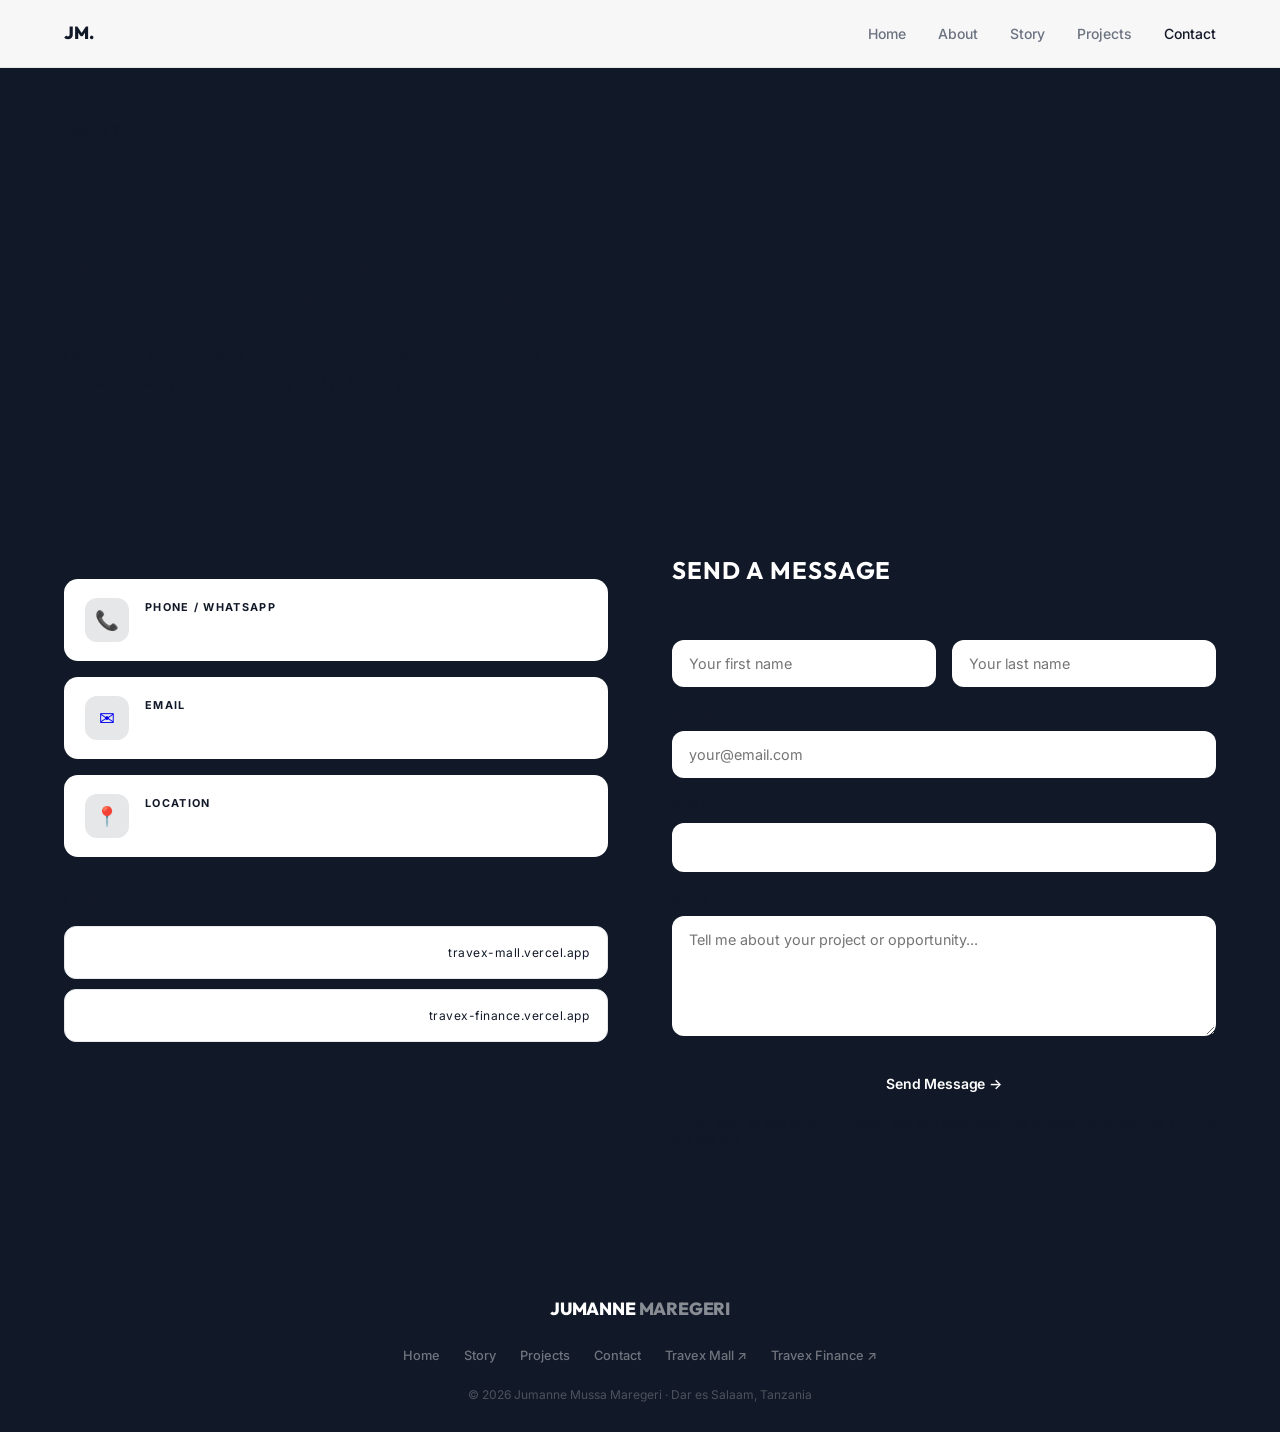
==== contact.html @ 99c9b046 "Update contact.html — hersi style" ====
<!DOCTYPE html>
<html lang="en">
<head>
<meta charset="UTF-8"/>
<meta name="viewport" content="width=device-width, initial-scale=1.0"/>
<title>Contact — Jumanne Maregeri</title>
<link rel="stylesheet" href="style.css"/>
<style>
#contact-hero {
  min-height: 40vh; display: flex; align-items: center;
  padding: 120px 5% 60px;
  background: var(--dark); position: relative; overflow: hidden;
}
.contact-hero-content h1 {
  font-size: clamp(3rem, 8vw, 6rem);
  line-height: 0.95; letter-spacing: 0.02em;
}
.contact-hero-content h1 span { color: var(--gold); }
.contact-hero-content p {
  font-size: 1rem; color: var(--gray);
  margin-top: 16px; max-width: 480px; line-height: 1.6;
}

#contact-main { background: var(--black); }
.contact-grid {
  display: grid; grid-template-columns: 1fr 1fr; gap: 64px; align-items: start;
}

/* Info side */
.contact-info h3 {
  font-size: 1.5rem; letter-spacing: 0.04em;
  color: var(--white); margin-bottom: 24px;
}
.contact-items { display: flex; flex-direction: column; gap: 16px; margin-bottom: 36px; }
.contact-item {
  display: flex; align-items: center; gap: 16px;
  padding: 18px 20px;
  background: var(--card);
  border: 1px solid rgba(255,255,255,0.06);
  border-radius: 14px;
  text-decoration: none;
  transition: all 0.2s;
}
.contact-item:hover { border-color: var(--gold); transform: translateX(4px); }
.ci-icon {
  width: 44px; height: 44px; border-radius: 12px;
  background: rgba(17,24,39,0.1);
  display: flex; align-items: center; justify-content: center;
  font-size: 1.2rem; flex-shrink: 0;
}
.ci-label {
  font-size: 0.68rem; font-weight: 700;
  letter-spacing: 0.12em; text-transform: uppercase;
  color: var(--gold); margin-bottom: 3px;
}
.ci-value {
  font-size: 0.9rem; color: var(--white); font-weight: 500;
}

.live-products { margin-top: 8px; }
.live-products h4 {
  font-size: 0.72rem; font-weight: 700;
  letter-spacing: 0.14em; text-transform: uppercase;
  color: var(--gold); margin-bottom: 14px;
}
.live-btns { display: flex; flex-direction: column; gap: 10px; }
.live-btn {
  display: flex; align-items: center; justify-content: space-between;
  padding: 14px 18px;
  background: var(--card);
  border: 1px solid var(--border);
  border-radius: 12px;
  text-decoration: none;
  transition: all 0.2s;
}
.live-btn:hover { border-color: var(--gold); }
.live-btn-name {
  font-weight: 700; font-size: 0.9rem; color: var(--white);
}
.live-btn-url {
  font-size: 0.75rem; color: var(--gold);
  letter-spacing: 0.04em;
}

/* Form side */
.contact-form-wrap { }
.contact-form-wrap h3 {
  font-size: 1.5rem; letter-spacing: 0.04em;
  color: var(--white); margin-bottom: 24px;
}
.form-group { margin-bottom: 18px; }
.form-group label {
  display: block; font-size: 0.72rem; font-weight: 700;
  letter-spacing: 0.1em; text-transform: uppercase;
  color: var(--gray); margin-bottom: 8px;
}
.form-group input,
.form-group textarea,
.form-group select {
  width: 100%; padding: 14px 16px;
  background: var(--card);
  border: 1px solid rgba(255,255,255,0.08);
  border-radius: 12px;
  font-family: 'Inter', sans-serif;
  font-size: 0.9rem; color: var(--white);
  outline: none;
  transition: border-color 0.2s;
}
.form-group input:focus,
.form-group textarea:focus,
.form-group select:focus { border-color: var(--gold); }
.form-group select option { background: var(--card); }
.form-group textarea { resize: vertical; min-height: 120px; }
.form-row { display: grid; grid-template-columns: 1fr 1fr; gap: 16px; }
.form-note {
  font-size: 0.78rem; color: var(--gray);
  margin-top: 8px; line-height: 1.5;
}

@media (max-width: 768px) {
  .contact-grid { grid-template-columns: 1fr; gap: 40px; }
  .form-row { grid-template-columns: 1fr; }
}
</style>
</head>
<body>

<nav>
  <a href="index.html" class="nav-logo">JM<span>.</span></a>
  <ul class="nav-links">
    <li><a href="index.html">Home</a></li>
    <li><a href="index.html#whatido">About</a></li>
    <li><a href="story.html">Story</a></li>
    <li><a href="projects.html">Projects</a></li>
    <li><a href="contact.html" class="active">Contact</a></li>
  </ul>
  <button class="hamburger" onclick="toggleMenu()" aria-label="Menu">
    <span></span><span></span><span></span>
  </button>
</nav>
<div class="mobile-menu" id="mobileMenu">
  <a href="index.html">Home</a>
  <a href="index.html#whatido">About</a>
  <a href="story.html">Story</a>
  <a href="projects.html">Projects</a>
  <a href="contact.html">Contact</a>
</div>

<!-- HERO -->
<section id="contact-hero">
  <div class="contact-hero-content reveal">
    <div class="section-label">Get In Touch</div>
    <h1>LET'S <span>WORK</span><br/>TOGETHER</h1>
    <p>Open to remote and local opportunities in architecture, development, product strategy and publishing.</p>
  </div>
</section>

<!-- CONTACT MAIN -->
<section id="contact-main">
  <div class="contact-grid">

    <!-- LEFT: Info -->
    <div class="reveal">
      <h3>CONTACT INFO</h3>
      <div class="contact-items">
        <a href="tel:+255651919915" class="contact-item">
          <div class="ci-icon">📞</div>
          <div>
            <div class="ci-label">Phone / WhatsApp</div>
            <div class="ci-value">+255 651 919 915</div>
          </div>
        </a>
        <a href="mailto:jmaregeri006@gmail.com" class="contact-item">
          <div class="ci-icon">✉</div>
          <div>
            <div class="ci-label">Email</div>
            <div class="ci-value">jmaregeri006@gmail.com</div>
          </div>
        </a>
        <div class="contact-item">
          <div class="ci-icon">📍</div>
          <div>
            <div class="ci-label">Location</div>
            <div class="ci-value">Dar es Salaam, Tanzania</div>
          </div>
        </div>
      </div>

      <div class="live-products">
        <h4>Live Products</h4>
        <div class="live-btns">
          <a href="https://travex-mall.vercel.app" target="_blank" rel="noopener" class="live-btn">
            <span class="live-btn-name">Travex Mall ↗</span>
            <span class="live-btn-url">travex-mall.vercel.app</span>
          </a>
          <a href="https://travex-finance.vercel.app" target="_blank" rel="noopener" class="live-btn">
            <span class="live-btn-name">Travex Finance ↗</span>
            <span class="live-btn-url">travex-finance.vercel.app</span>
          </a>
        </div>
      </div>
    </div>

    <!-- RIGHT: Form -->
    <div class="contact-form-wrap reveal">
      <h3>SEND A MESSAGE</h3>
      <form onsubmit="handleSubmit(event)">
        <div class="form-row">
          <div class="form-group">
            <label>First Name</label>
            <input type="text" placeholder="Your first name" required/>
          </div>
          <div class="form-group">
            <label>Last Name</label>
            <input type="text" placeholder="Your last name"/>
          </div>
        </div>
        <div class="form-group">
          <label>Email</label>
          <input type="email" placeholder="your@email.com" required/>
        </div>
        <div class="form-group">
          <label>Subject</label>
          <select>
            <option value="">Select a subject...</option>
            <option>Architecture / Landscape Design</option>
            <option>Web Development / Digital Product</option>
            <option>Magazine / Content Collaboration</option>
            <option>Travex Digital Group (TDG)</option>
            <option>Job / Collaboration Opportunity</option>
            <option>Other</option>
          </select>
        </div>
        <div class="form-group">
          <label>Message</label>
          <textarea placeholder="Tell me about your project or opportunity..."></textarea>
        </div>
        <button type="submit" class="btn-gold" style="width:100%;justify-content:center;">
          Send Message →
        </button>
        <p class="form-note">I'll get back to you within 24 hours. You can also reach me directly via WhatsApp at +255 651 919 915.</p>
      </form>
    </div>

  </div>
</section>

<footer>
  <div class="footer-logo">JUMANNE <span>MAREGERI</span></div>
  <ul class="footer-links">
    <li><a href="index.html">Home</a></li>
    <li><a href="story.html">Story</a></li>
    <li><a href="projects.html">Projects</a></li>
    <li><a href="contact.html">Contact</a></li>
    <li><a href="https://travex-mall.vercel.app" target="_blank">Travex Mall ↗</a></li>
    <li><a href="https://travex-finance.vercel.app" target="_blank">Travex Finance ↗</a></li>
  </ul>
  <div class="footer-copy">© 2026 Jumanne Mussa Maregeri · Dar es Salaam, Tanzania</div>
</footer>

<script>
function toggleMenu() {
  document.getElementById('mobileMenu').classList.toggle('open');
}
function handleSubmit(e) {
  e.preventDefault();
  const btn = e.target.querySelector('button[type="submit"]');
  btn.textContent = '✓ Message Sent!';
  btn.style.background = '#1a1a1a';
  btn.style.color = 'var(--gold)';
  btn.style.border = '2px solid var(--gold)';
  setTimeout(() => {
    btn.textContent = 'Send Message →';
    btn.style = '';
    e.target.reset();
  }, 3000);
}
const reveals = document.querySelectorAll('.reveal');
const obs = new IntersectionObserver(e => {
  e.forEach(el => { if(el.isIntersecting){ el.target.classList.add('visible'); obs.unobserve(el.target); }});
}, { threshold: 0.08 });
reveals.forEach(r => obs.observe(r));
</script>
</body>
</html>
---- style.css ----
/* ── FONTS — matching hersisaid.tz style ── */
@import url('https://fonts.googleapis.com/css2?family=Inter:wght@300;400;500;600;700;800;900&family=Outfit:wght@400;500;600;700;800;900&display=swap');

:root {
  /* Colors matching hersisaid.tz clean white/professional theme */
  --bg:      #FFFFFF;
  --bg2:     #F9FAFB;
  --bg3:     #F3F4F6;
  --dark:    #111827;
  --card:    #FFFFFF;
  --card2:   #F9FAFB;
  --white:   #FFFFFF;
  --text:    #111827;
  --text2:   #374151;
  --muted:   #6B7280;
  --light:   #9CA3AF;
  --border:  #E5E7EB;
  --border2: #F3F4F6;

  /* Accent — dark charcoal/near-black like hersi */
  --gold:    #111827;
  --gold2:   #374151;
  --gold3:   #1F2937;

  /* Keep for compatibility */
  --black:   #111827;
  --navy:    #1F2937;
}

*, *::before, *::after { box-sizing: border-box; margin: 0; padding: 0; }
html { scroll-behavior: smooth; }

body {
  font-family: 'Inter', sans-serif;
  background: var(--bg);
  color: var(--text);
  overflow-x: hidden;
  line-height: 1.6;
  font-size: 16px;
  font-weight: 400;
}

::-webkit-scrollbar { width: 3px; }
::-webkit-scrollbar-track { background: var(--bg3); }
::-webkit-scrollbar-thumb { background: var(--dark); border-radius: 10px; }

/* ── NAV ── */
nav {
  position: fixed; top: 0; left: 0; right: 0; z-index: 999;
  display: flex; align-items: center; justify-content: space-between;
  padding: 0 5%; height: 68px;
  background: rgba(255,255,255,0.97);
  backdrop-filter: blur(12px);
  border-bottom: 1px solid var(--border);
}
.nav-logo {
  font-family: 'Outfit', sans-serif;
  font-size: 1.1rem; font-weight: 800;
  letter-spacing: -0.01em; color: var(--dark);
  text-decoration: none;
}
.nav-logo span { color: var(--dark); }
.nav-links { display: flex; gap: 32px; list-style: none; }
.nav-links a {
  font-size: 0.875rem; font-weight: 500;
  color: var(--muted); text-decoration: none;
  transition: color 0.2s;
}
.nav-links a:hover, .nav-links a.active { color: var(--dark); }
.hamburger {
  display: none; flex-direction: column; gap: 5px;
  cursor: pointer; background: none; border: none; padding: 4px;
}
.hamburger span {
  display: block; width: 22px; height: 2px;
  background: var(--dark); border-radius: 2px;
}
.mobile-menu {
  display: none; position: fixed;
  top: 68px; left: 0; right: 0;
  background: rgba(255,255,255,0.99); z-index: 998;
  border-bottom: 1px solid var(--border);
  padding: 20px 5%;
}
.mobile-menu.open { display: block; }
.mobile-menu a {
  display: block; padding: 12px 0;
  font-size: 0.9rem; font-weight: 500;
  color: var(--muted); text-decoration: none;
  border-bottom: 1px solid var(--border2);
  transition: color 0.2s;
}
.mobile-menu a:last-child { border: none; }
.mobile-menu a:hover { color: var(--dark); }

/* ── BUTTONS ── */
.btn-gold {
  display: inline-flex; align-items: center; gap: 8px;
  padding: 0.85rem 2rem;
  background: var(--dark); color: var(--white);
  font-family: 'Inter', sans-serif;
  font-size: 0.875rem; font-weight: 600;
  letter-spacing: -0.01em;
  text-decoration: none; border-radius: 8px;
  transition: all 0.2s;
  border: none; cursor: pointer;
}
.btn-gold:hover { background: var(--gold2); transform: translateY(-1px); box-shadow: 0 4px 20px rgba(17,24,39,0.15); }
.btn-outline {
  display: inline-flex; align-items: center; gap: 8px;
  padding: 0.85rem 2rem;
  background: transparent;
  border: 1.5px solid var(--border);
  color: var(--text2);
  font-family: 'Inter', sans-serif;
  font-size: 0.875rem; font-weight: 500;
  text-decoration: none; border-radius: 8px;
  transition: all 0.2s;
  cursor: pointer;
}
.btn-outline:hover { border-color: var(--dark); color: var(--dark); }

/* ── SECTIONS ── */
section { padding: 96px 5%; background: var(--bg); }
section:nth-child(even) { background: var(--bg2); }

.label {
  font-size: 0.72rem; font-weight: 700;
  color: var(--muted);
  text-transform: uppercase; letter-spacing: 0.12em;
  margin-bottom: 12px; display: block;
}

h1, h2, h3 { font-family: 'Outfit', sans-serif; }

h1 { font-size: clamp(2.8rem, 5vw, 4.5rem); font-weight: 800; line-height: 1.05; color: var(--dark); }
h1 span, h1 .gold { color: var(--dark); }

h2 {
  font-family: 'Outfit', sans-serif;
  font-size: clamp(1.8rem, 3vw, 2.6rem);
  font-weight: 800; line-height: 1.1; margin-bottom: 40px;
  color: var(--dark); letter-spacing: -0.02em;
}
h2 span, h2 .gold { color: var(--dark); }

h3 { font-size: 1.1rem; font-weight: 700; color: var(--dark); }

p { color: var(--text2); font-size: 0.95rem; line-height: 1.7; text-align: justify; }

/* ── CARDS ── */
.card {
  background: var(--white);
  border: 1px solid var(--border);
  border-radius: 12px;
  overflow: hidden;
  transition: all 0.2s;
}
.card:hover { box-shadow: 0 8px 32px rgba(17,24,39,0.08); transform: translateY(-2px); }
.card img { width: 100%; aspect-ratio: 16/9; object-fit: cover; display: block; }
.card-body { padding: 20px; }
.card-cat {
  font-size: 0.7rem; font-weight: 700; letter-spacing: 0.1em;
  text-transform: uppercase; color: var(--muted); margin-bottom: 6px;
}
.card-body h3 { font-size: 1rem; font-weight: 700; color: var(--dark); margin-bottom: 6px; }
.card-body p { font-size: 0.85rem; color: var(--muted); line-height: 1.6; margin-bottom: 12px; }

.tag {
  display: inline-block; padding: 3px 10px;
  font-size: 0.7rem; font-weight: 600;
  color: var(--text2); background: var(--bg3);
  border: 1px solid var(--border);
  border-radius: 20px; margin: 2px;
}

/* ── GOLD LINE (now border line) ── */
.gold-line {
  height: 1px;
  background: var(--border);
}

/* ── FOOTER ── */
footer {
  background: var(--dark);
  padding: 48px 5% 28px;
  text-align: center;
}
.footer-logo {
  font-family: 'Outfit', sans-serif;
  font-size: 1.1rem; font-weight: 800;
  letter-spacing: -0.01em; color: var(--white); margin-bottom: 6px;
}
.footer-logo span { color: rgba(255,255,255,0.5); }
.footer-links {
  display: flex; justify-content: center;
  flex-wrap: wrap; gap: 24px;
  margin: 18px 0; list-style: none;
}
.footer-links a {
  font-size: 0.8rem; font-weight: 500;
  color: rgba(255,255,255,0.4); text-decoration: none;
  transition: color 0.2s;
}
.footer-links a:hover { color: rgba(255,255,255,0.9); }
.footer-copy { font-size: 0.75rem; color: rgba(255,255,255,0.25); margin-top: 12px; }

/* ── HERO SKILLS ── */
.hero-skills { display: flex; flex-wrap: wrap; gap: 8px; margin-top: 24px; }
.skill-pill {
  padding: 6px 14px;
  background: var(--bg3);
  border: 1px solid var(--border);
  border-radius: 20px;
  font-size: 0.78rem; font-weight: 500;
  color: var(--text2);
  font-family: 'Inter', sans-serif;
}

/* ── PHOTO ── */
.photo-circle {
  width: 280px; height: 280px; border-radius: 50%;
  overflow: hidden;
  border: 3px solid var(--border);
  box-shadow: 0 8px 40px rgba(17,24,39,0.1);
  flex-shrink: 0;
}
.photo-circle img { width: 100%; height: 100%; object-fit: cover; object-position: center top; }

/* ── REVEAL ── */
.reveal { opacity: 0; transform: translateY(20px); transition: opacity 0.6s ease, transform 0.6s ease; }
.reveal.visible { opacity: 1; transform: none; }

/* Justified text */
p, li, .hero-desc, .modal-desc, .story-content p,
.svc p, .card-body p, .tdg-card p,
.about-text p, .timeline-body p {
  text-align: justify;
  text-justify: inter-word;
}

/* ── RESPONSIVE ── */
@media (max-width: 768px) {
  nav { padding: 0 4%; }
  .nav-links { display: none; }
  .hamburger { display: flex; }
  section { padding: 72px 4%; }
  h2 { font-size: clamp(1.6rem, 7vw, 2.2rem); }
  .photo-circle { width: 200px; height: 200px; }
}
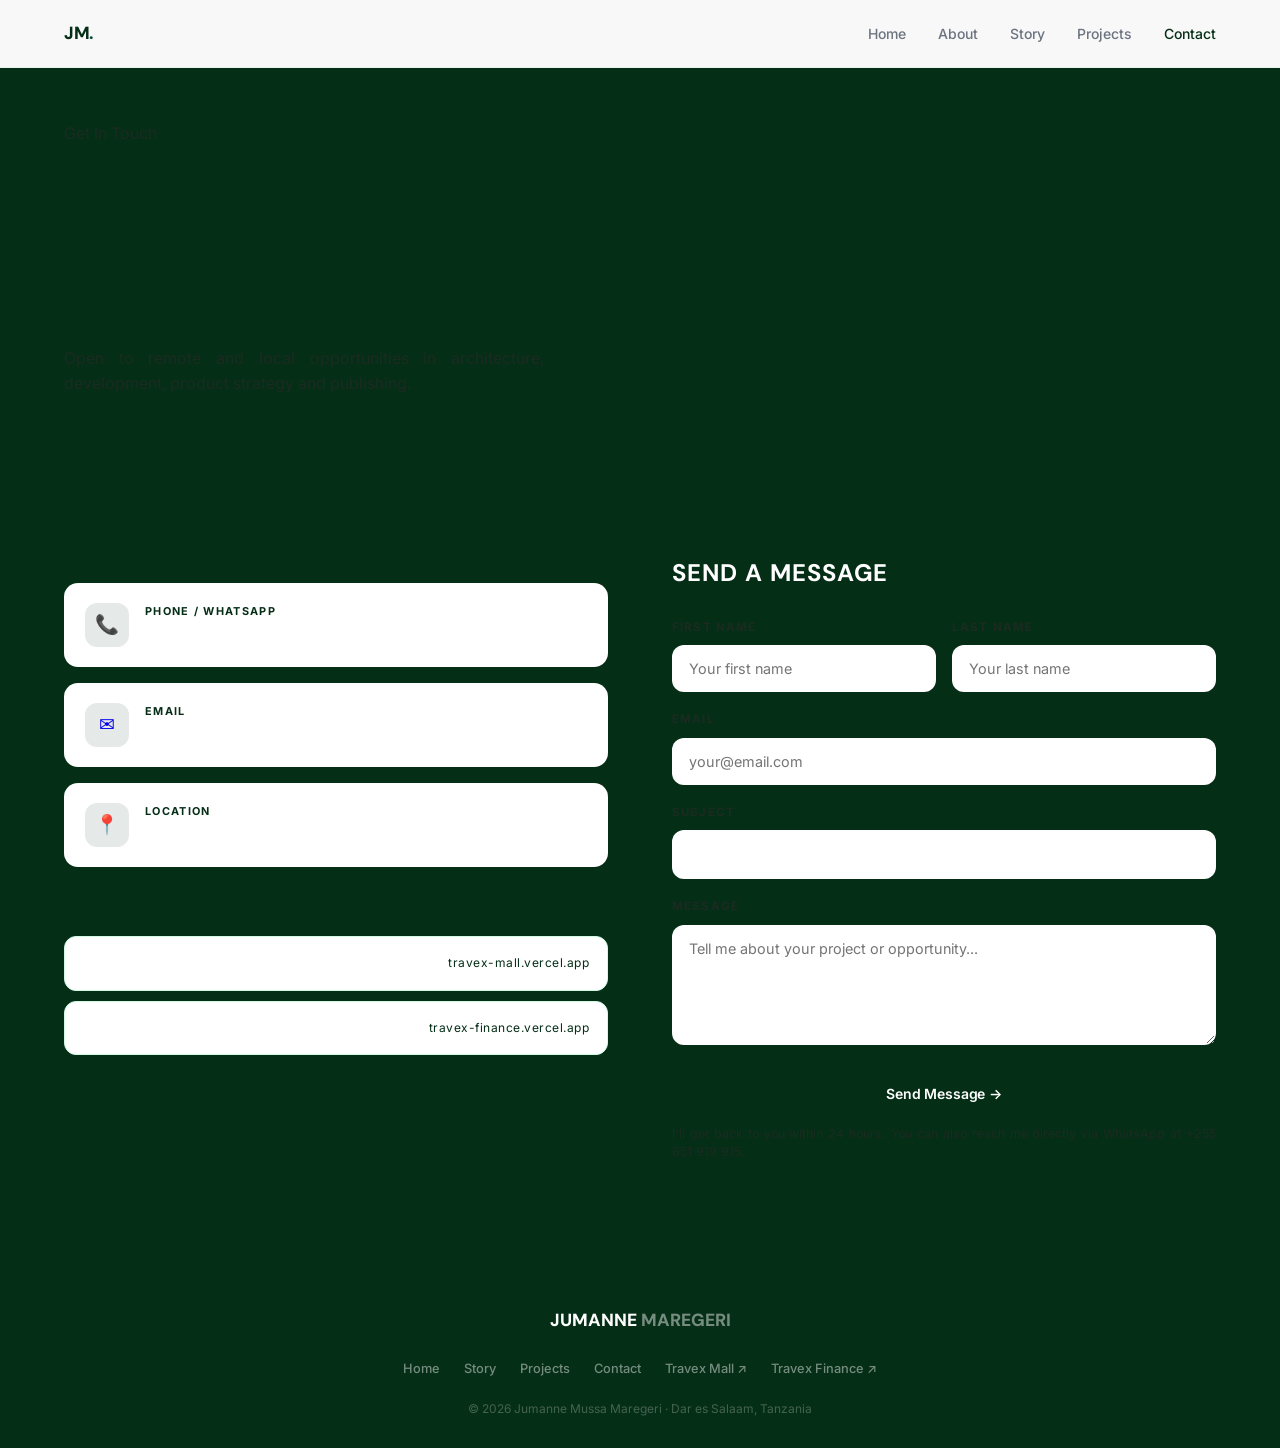
==== commit 99b4bb07: "Green theme: contact.html" ====
--- a/contact.html
+++ b/contact.html
@@ -15,7 +15,7 @@
   font-size: clamp(3rem, 8vw, 6rem);
   line-height: 0.95; letter-spacing: 0.02em;
 }
-.contact-hero-content h1 span { color: var(--gold); }
+.contact-hero-content h1 span { color: var(--green); }
 .contact-hero-content p {
   font-size: 1rem; color: var(--gray);
   margin-top: 16px; max-width: 480px; line-height: 1.6;
@@ -41,17 +41,17 @@
   text-decoration: none;
   transition: all 0.2s;
 }
-.contact-item:hover { border-color: var(--gold); transform: translateX(4px); }
+.contact-item:hover { border-color: var(--green); transform: translateX(4px); }
 .ci-icon {
   width: 44px; height: 44px; border-radius: 12px;
-  background: rgba(17,24,39,0.1);
+  background: rgba(5,46,22,0.1);
   display: flex; align-items: center; justify-content: center;
   font-size: 1.2rem; flex-shrink: 0;
 }
 .ci-label {
   font-size: 0.68rem; font-weight: 700;
   letter-spacing: 0.12em; text-transform: uppercase;
-  color: var(--gold); margin-bottom: 3px;
+  color: var(--green); margin-bottom: 3px;
 }
 .ci-value {
   font-size: 0.9rem; color: var(--white); font-weight: 500;
@@ -61,7 +61,7 @@
 .live-products h4 {
   font-size: 0.72rem; font-weight: 700;
   letter-spacing: 0.14em; text-transform: uppercase;
-  color: var(--gold); margin-bottom: 14px;
+  color: var(--green); margin-bottom: 14px;
 }
 .live-btns { display: flex; flex-direction: column; gap: 10px; }
 .live-btn {
@@ -73,12 +73,12 @@
   text-decoration: none;
   transition: all 0.2s;
 }
-.live-btn:hover { border-color: var(--gold); }
+.live-btn:hover { border-color: var(--green); }
 .live-btn-name {
   font-weight: 700; font-size: 0.9rem; color: var(--white);
 }
 .live-btn-url {
-  font-size: 0.75rem; color: var(--gold);
+  font-size: 0.75rem; color: var(--green);
   letter-spacing: 0.04em;
 }
 
@@ -108,7 +108,7 @@
 }
 .form-group input:focus,
 .form-group textarea:focus,
-.form-group select:focus { border-color: var(--gold); }
+.form-group select:focus { border-color: var(--green); }
 .form-group select option { background: var(--card); }
 .form-group textarea { resize: vertical; min-height: 120px; }
 .form-row { display: grid; grid-template-columns: 1fr 1fr; gap: 16px; }
--- a/style.css
+++ b/style.css
@@ -1,30 +1,37 @@
-/* ── FONTS — matching hersisaid.tz style ── */
-@import url('https://fonts.googleapis.com/css2?family=Inter:wght@300;400;500;600;700;800;900&family=Outfit:wght@400;500;600;700;800;900&display=swap');
+/* ── FONTS — DM Sans (headings) + Inter (body) matching hersisaid.tz style ── */
+@import url('https://fonts.googleapis.com/css2?family=DM+Sans:wght@400;500;600;700;800;900&family=Inter:wght@300;400;500;600;700&display=swap');
 
 :root {
-  /* Colors matching hersisaid.tz clean white/professional theme */
-  --bg:      #FFFFFF;
-  --bg2:     #F9FAFB;
-  --bg3:     #F3F4F6;
-  --dark:    #111827;
-  --card:    #FFFFFF;
-  --card2:   #F9FAFB;
-  --white:   #FFFFFF;
-  --text:    #111827;
-  --text2:   #374151;
-  --muted:   #6B7280;
-  --light:   #9CA3AF;
-  --border:  #E5E7EB;
-  --border2: #F3F4F6;
-
-  /* Accent — dark charcoal/near-black like hersi */
-  --gold:    #111827;
-  --gold2:   #374151;
-  --gold3:   #1F2937;
-
-  /* Keep for compatibility */
-  --black:   #111827;
-  --navy:    #1F2937;
+  /* Darkest green (near black) — primary accent */
+  --green:    #052E16;
+  --green2:   #064E3B;
+  --green3:   #0A3622;
+
+  /* Backgrounds */
+  --bg:       #FFFFFF;
+  --bg2:      #F8FAF9;
+  --bg3:      #F0F4F2;
+
+  /* Text */
+  --dark:     #052E16;
+  --text:     #1C2B22;
+  --text2:    #374151;
+  --muted:    #6B7280;
+  --light:    #9CA3AF;
+
+  /* Cards, borders */
+  --card:     #FFFFFF;
+  --border:   #D1FAE5;
+  --border2:  #ECFDF5;
+
+  /* White */
+  --white:    #FFFFFF;
+
+  /* Keep for compat */
+  --gold:    #052E16;
+  --gold2:   #064E3B;
+  --black:   #052E16;
+  --navy:    #052E16;
 }
 
 *, *::before, *::after { box-sizing: border-box; margin: 0; padding: 0; }
@@ -35,14 +42,14 @@
   background: var(--bg);
   color: var(--text);
   overflow-x: hidden;
-  line-height: 1.6;
+  line-height: 1.7;
   font-size: 16px;
   font-weight: 400;
 }
 
 ::-webkit-scrollbar { width: 3px; }
-::-webkit-scrollbar-track { background: var(--bg3); }
-::-webkit-scrollbar-thumb { background: var(--dark); border-radius: 10px; }
+::-webkit-scrollbar-track { background: var(--bg2); }
+::-webkit-scrollbar-thumb { background: var(--green); border-radius: 10px; }
 
 /* ── NAV ── */
 nav {
@@ -50,36 +57,34 @@
   display: flex; align-items: center; justify-content: space-between;
   padding: 0 5%; height: 68px;
   background: rgba(255,255,255,0.97);
-  backdrop-filter: blur(12px);
-  border-bottom: 1px solid var(--border);
+  backdrop-filter: blur(16px);
+  border-bottom: 1px solid #E8F5EE;
 }
 .nav-logo {
-  font-family: 'Outfit', sans-serif;
+  font-family: 'DM Sans', sans-serif;
   font-size: 1.1rem; font-weight: 800;
-  letter-spacing: -0.01em; color: var(--dark);
+  letter-spacing: -0.02em; color: var(--green);
   text-decoration: none;
 }
-.nav-logo span { color: var(--dark); }
+.nav-logo span { color: var(--green2); }
 .nav-links { display: flex; gap: 32px; list-style: none; }
 .nav-links a {
+  font-family: 'Inter', sans-serif;
   font-size: 0.875rem; font-weight: 500;
   color: var(--muted); text-decoration: none;
   transition: color 0.2s;
 }
-.nav-links a:hover, .nav-links a.active { color: var(--dark); }
+.nav-links a:hover, .nav-links a.active { color: var(--green); }
 .hamburger {
   display: none; flex-direction: column; gap: 5px;
   cursor: pointer; background: none; border: none; padding: 4px;
 }
-.hamburger span {
-  display: block; width: 22px; height: 2px;
-  background: var(--dark); border-radius: 2px;
-}
+.hamburger span { display: block; width: 22px; height: 2px; background: var(--green); border-radius: 2px; }
 .mobile-menu {
   display: none; position: fixed;
   top: 68px; left: 0; right: 0;
   background: rgba(255,255,255,0.99); z-index: 998;
-  border-bottom: 1px solid var(--border);
+  border-bottom: 1px solid #E8F5EE;
   padding: 20px 5%;
 }
 .mobile-menu.open { display: block; }
@@ -91,107 +96,107 @@
   transition: color 0.2s;
 }
 .mobile-menu a:last-child { border: none; }
-.mobile-menu a:hover { color: var(--dark); }
+.mobile-menu a:hover { color: var(--green); }
 
 /* ── BUTTONS ── */
 .btn-gold {
   display: inline-flex; align-items: center; gap: 8px;
-  padding: 0.85rem 2rem;
-  background: var(--dark); color: var(--white);
+  padding: 0.9rem 2rem;
+  background: var(--green); color: var(--white);
   font-family: 'Inter', sans-serif;
   font-size: 0.875rem; font-weight: 600;
   letter-spacing: -0.01em;
   text-decoration: none; border-radius: 8px;
+  border: none; cursor: pointer;
   transition: all 0.2s;
-  border: none; cursor: pointer;
-}
-.btn-gold:hover { background: var(--gold2); transform: translateY(-1px); box-shadow: 0 4px 20px rgba(17,24,39,0.15); }
+}
+.btn-gold:hover { background: var(--green2); transform: translateY(-1px); box-shadow: 0 6px 24px rgba(5,46,22,0.2); }
+
 .btn-outline {
   display: inline-flex; align-items: center; gap: 8px;
-  padding: 0.85rem 2rem;
+  padding: 0.9rem 2rem;
   background: transparent;
-  border: 1.5px solid var(--border);
-  color: var(--text2);
-  font-family: 'Inter', sans-serif;
-  font-size: 0.875rem; font-weight: 500;
+  border: 1.5px solid var(--green);
+  color: var(--green);
+  font-family: 'Inter', sans-serif;
+  font-size: 0.875rem; font-weight: 600;
   text-decoration: none; border-radius: 8px;
-  transition: all 0.2s;
-  cursor: pointer;
-}
-.btn-outline:hover { border-color: var(--dark); color: var(--dark); }
+  transition: all 0.2s; cursor: pointer;
+}
+.btn-outline:hover { background: var(--green); color: var(--white); }
 
 /* ── SECTIONS ── */
 section { padding: 96px 5%; background: var(--bg); }
-section:nth-child(even) { background: var(--bg2); }
 
 .label {
   font-size: 0.72rem; font-weight: 700;
-  color: var(--muted);
+  color: var(--green2);
   text-transform: uppercase; letter-spacing: 0.12em;
   margin-bottom: 12px; display: block;
 }
 
-h1, h2, h3 { font-family: 'Outfit', sans-serif; }
-
-h1 { font-size: clamp(2.8rem, 5vw, 4.5rem); font-weight: 800; line-height: 1.05; color: var(--dark); }
-h1 span, h1 .gold { color: var(--dark); }
+h1, h2, h3, h4 { font-family: 'DM Sans', sans-serif; color: var(--green); }
+
+h1 {
+  font-size: clamp(2.8rem, 5vw, 4.5rem);
+  font-weight: 900; line-height: 1.05;
+  color: var(--green); letter-spacing: -0.03em;
+}
+h1 span, h1 .gold { color: var(--green2); }
 
 h2 {
-  font-family: 'Outfit', sans-serif;
   font-size: clamp(1.8rem, 3vw, 2.6rem);
-  font-weight: 800; line-height: 1.1; margin-bottom: 40px;
-  color: var(--dark); letter-spacing: -0.02em;
-}
-h2 span, h2 .gold { color: var(--dark); }
-
-h3 { font-size: 1.1rem; font-weight: 700; color: var(--dark); }
-
-p { color: var(--text2); font-size: 0.95rem; line-height: 1.7; text-align: justify; }
+  font-weight: 800; line-height: 1.1;
+  margin-bottom: 40px; color: var(--green);
+  letter-spacing: -0.025em;
+}
+h2 span, h2 .gold { color: var(--green2); }
+
+h3 { font-size: 1.1rem; font-weight: 700; color: var(--green); }
+
+p { color: var(--text2); font-size: 0.95rem; line-height: 1.75; }
 
 /* ── CARDS ── */
 .card {
   background: var(--white);
-  border: 1px solid var(--border);
+  border: 1px solid #D1FAE5;
   border-radius: 12px;
   overflow: hidden;
-  transition: all 0.2s;
-}
-.card:hover { box-shadow: 0 8px 32px rgba(17,24,39,0.08); transform: translateY(-2px); }
+  transition: all 0.25s;
+}
+.card:hover { box-shadow: 0 8px 32px rgba(5,46,22,0.1); transform: translateY(-3px); border-color: var(--green2); }
 .card img { width: 100%; aspect-ratio: 16/9; object-fit: cover; display: block; }
 .card-body { padding: 20px; }
 .card-cat {
-  font-size: 0.7rem; font-weight: 700; letter-spacing: 0.1em;
-  text-transform: uppercase; color: var(--muted); margin-bottom: 6px;
-}
-.card-body h3 { font-size: 1rem; font-weight: 700; color: var(--dark); margin-bottom: 6px; }
-.card-body p { font-size: 0.85rem; color: var(--muted); line-height: 1.6; margin-bottom: 12px; }
+  font-size: 0.68rem; font-weight: 700; letter-spacing: 0.1em;
+  text-transform: uppercase; color: var(--green2); margin-bottom: 6px;
+}
+.card-body h3 { font-size: 1rem; font-weight: 700; color: var(--green); margin-bottom: 6px; }
+.card-body p { font-size: 0.85rem; color: var(--muted); line-height: 1.65; }
 
 .tag {
-  display: inline-block; padding: 3px 10px;
+  display: inline-block; padding: 3px 12px;
   font-size: 0.7rem; font-weight: 600;
-  color: var(--text2); background: var(--bg3);
-  border: 1px solid var(--border);
+  color: var(--green); background: #ECFDF5;
+  border: 1px solid #D1FAE5;
   border-radius: 20px; margin: 2px;
 }
 
-/* ── GOLD LINE (now border line) ── */
-.gold-line {
-  height: 1px;
-  background: var(--border);
-}
+/* ── DIVIDER ── */
+.gold-line { height: 1px; background: #D1FAE5; }
 
 /* ── FOOTER ── */
 footer {
-  background: var(--dark);
+  background: var(--green);
   padding: 48px 5% 28px;
   text-align: center;
 }
 .footer-logo {
-  font-family: 'Outfit', sans-serif;
+  font-family: 'DM Sans', sans-serif;
   font-size: 1.1rem; font-weight: 800;
-  letter-spacing: -0.01em; color: var(--white); margin-bottom: 6px;
-}
-.footer-logo span { color: rgba(255,255,255,0.5); }
+  color: var(--white); margin-bottom: 6px;
+}
+.footer-logo span { color: rgba(255,255,255,0.45); }
 .footer-links {
   display: flex; justify-content: center;
   flex-wrap: wrap; gap: 24px;
@@ -199,7 +204,7 @@
 }
 .footer-links a {
   font-size: 0.8rem; font-weight: 500;
-  color: rgba(255,255,255,0.4); text-decoration: none;
+  color: rgba(255,255,255,0.45); text-decoration: none;
   transition: color 0.2s;
 }
 .footer-links a:hover { color: rgba(255,255,255,0.9); }
@@ -209,11 +214,11 @@
 .hero-skills { display: flex; flex-wrap: wrap; gap: 8px; margin-top: 24px; }
 .skill-pill {
   padding: 6px 14px;
-  background: var(--bg3);
-  border: 1px solid var(--border);
+  background: #ECFDF5;
+  border: 1px solid #D1FAE5;
   border-radius: 20px;
   font-size: 0.78rem; font-weight: 500;
-  color: var(--text2);
+  color: var(--green);
   font-family: 'Inter', sans-serif;
 }
 
@@ -221,8 +226,8 @@
 .photo-circle {
   width: 280px; height: 280px; border-radius: 50%;
   overflow: hidden;
-  border: 3px solid var(--border);
-  box-shadow: 0 8px 40px rgba(17,24,39,0.1);
+  border: 3px solid #D1FAE5;
+  box-shadow: 0 8px 40px rgba(5,46,22,0.12);
   flex-shrink: 0;
 }
 .photo-circle img { width: 100%; height: 100%; object-fit: cover; object-position: center top; }
@@ -232,9 +237,8 @@
 .reveal.visible { opacity: 1; transform: none; }
 
 /* Justified text */
-p, li, .hero-desc, .modal-desc, .story-content p,
-.svc p, .card-body p, .tdg-card p,
-.about-text p, .timeline-body p {
+p, li, .hero-desc, .modal-desc,
+.svc p, .card-body p, .tdg-card p, .about-text p {
   text-align: justify;
   text-justify: inter-word;
 }
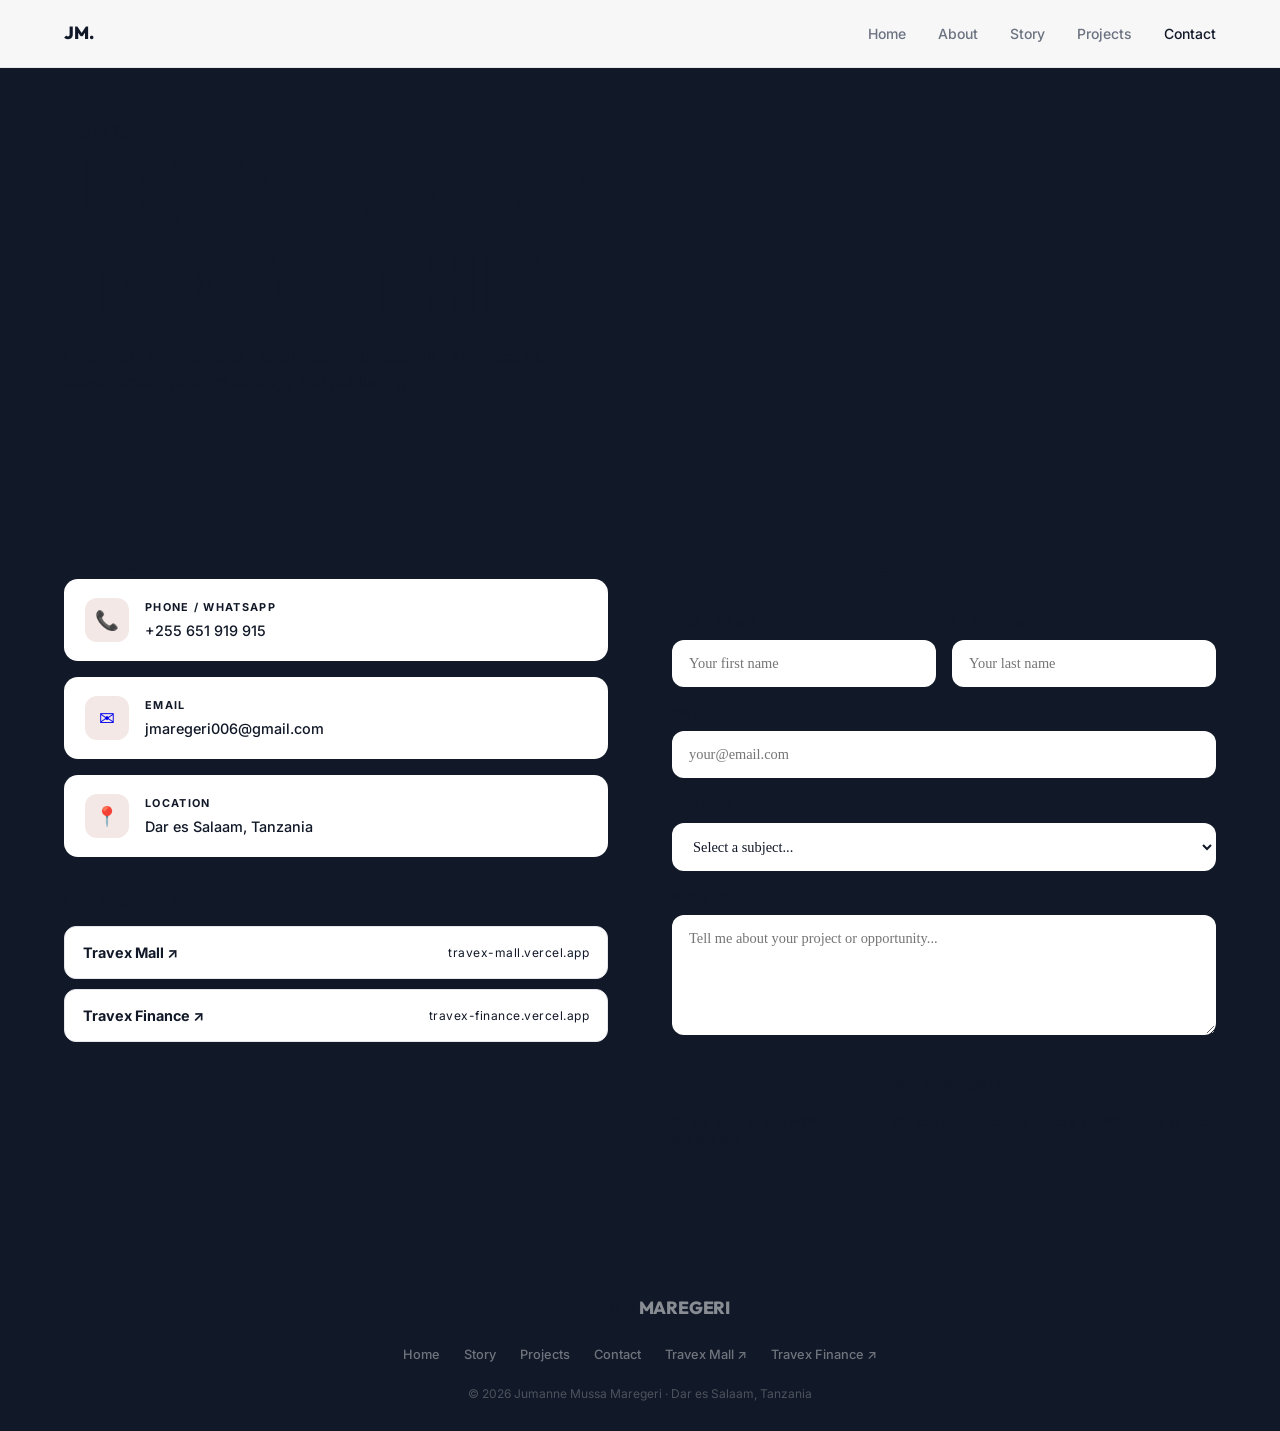
==== commit 2c7f0b18: "Restore white bg + fix text colors contact.html" ====
--- a/contact.html
+++ b/contact.html
@@ -2,8 +2,26 @@
 <html lang="en">
 <head>
 <meta charset="UTF-8"/>
+  <meta name="google-site-verification" content="p9ZmMHL9Vc2xALCBuGiLvE2m5e5ViBeyXmNs_aEo-oM" />
 <meta name="viewport" content="width=device-width, initial-scale=1.0"/>
-<title>Contact — Jumanne Maregeri</title>
+<title>Contact — Jumanne Maregeri | Dar es Salaam, Tanzania</title>
+  <meta name="description" content="Get in touch with Jumanne Maregeri for architecture, web development, digital product strategy or publishing collaborations. Based in Dar es Salaam, Tanzania."/>
+  <meta name="keywords" content="contact Jumanne Maregeri, hire landscape architect Tanzania, hire developer Tanzania, Dar es Salaam architect contact"/>
+  <meta name="author" content="Jumanne Maregeri"/>
+  <meta name="robots" content="index, follow"/>
+  <link rel="canonical" href="https://hello-maregeri.vercel.app/contact.html"/>
+  <!-- Open Graph -->
+  <meta property="og:type" content="website"/>
+  <meta property="og:title" content="Contact — Jumanne Maregeri | Dar es Salaam, Tanzania"/>
+  <meta property="og:description" content="Get in touch with Jumanne Maregeri for architecture, web development, digital product strategy or publishing collaborations. Based in Dar es Salaam, Tanzania."/>
+  <meta property="og:url" content="https://hello-maregeri.vercel.app/contact.html"/>
+  <meta property="og:image" content="https://hello-maregeri.vercel.app/images/me.jpg"/>
+  <meta property="og:site_name" content="Hello Maregeri"/>
+  <!-- Twitter -->
+  <meta name="twitter:card" content="summary_large_image"/>
+  <meta name="twitter:title" content="Contact — Jumanne Maregeri | Dar es Salaam, Tanzania"/>
+  <meta name="twitter:description" content="Get in touch with Jumanne Maregeri for architecture, web development, digital product strategy or publishing collaborations. Based in Dar es Salaam, Tanzania."/>
+  <meta name="twitter:image" content="https://hello-maregeri.vercel.app/images/me.jpg"/>
 <link rel="stylesheet" href="style.css"/>
 <style>
 #contact-hero {
@@ -15,7 +33,7 @@
   font-size: clamp(3rem, 8vw, 6rem);
   line-height: 0.95; letter-spacing: 0.02em;
 }
-.contact-hero-content h1 span { color: var(--green); }
+.contact-hero-content h1 span { color: var(--gold); }
 .contact-hero-content p {
   font-size: 1rem; color: var(--gray);
   margin-top: 16px; max-width: 480px; line-height: 1.6;
@@ -29,7 +47,7 @@
 /* Info side */
 .contact-info h3 {
   font-size: 1.5rem; letter-spacing: 0.04em;
-  color: var(--white); margin-bottom: 24px;
+  color: #111827; margin-bottom: 24px;
 }
 .contact-items { display: flex; flex-direction: column; gap: 16px; margin-bottom: 36px; }
 .contact-item {
@@ -41,27 +59,27 @@
   text-decoration: none;
   transition: all 0.2s;
 }
-.contact-item:hover { border-color: var(--green); transform: translateX(4px); }
+.contact-item:hover { border-color: var(--gold); transform: translateX(4px); }
 .ci-icon {
   width: 44px; height: 44px; border-radius: 12px;
-  background: rgba(5,46,22,0.1);
+  background: rgba(139,37,0,0.1);
   display: flex; align-items: center; justify-content: center;
   font-size: 1.2rem; flex-shrink: 0;
 }
 .ci-label {
   font-size: 0.68rem; font-weight: 700;
   letter-spacing: 0.12em; text-transform: uppercase;
-  color: var(--green); margin-bottom: 3px;
+  color: var(--gold); margin-bottom: 3px;
 }
 .ci-value {
-  font-size: 0.9rem; color: var(--white); font-weight: 500;
+  font-size: 0.9rem; color: #111827; font-weight: 500;
 }
 
 .live-products { margin-top: 8px; }
 .live-products h4 {
   font-size: 0.72rem; font-weight: 700;
   letter-spacing: 0.14em; text-transform: uppercase;
-  color: var(--green); margin-bottom: 14px;
+  color: var(--gold); margin-bottom: 14px;
 }
 .live-btns { display: flex; flex-direction: column; gap: 10px; }
 .live-btn {
@@ -73,12 +91,12 @@
   text-decoration: none;
   transition: all 0.2s;
 }
-.live-btn:hover { border-color: var(--green); }
+.live-btn:hover { border-color: var(--gold); }
 .live-btn-name {
-  font-weight: 700; font-size: 0.9rem; color: var(--white);
+  font-weight: 700; font-size: 0.9rem; color: #111827;
 }
 .live-btn-url {
-  font-size: 0.75rem; color: var(--green);
+  font-size: 0.75rem; color: var(--gold);
   letter-spacing: 0.04em;
 }
 
@@ -86,7 +104,7 @@
 .contact-form-wrap { }
 .contact-form-wrap h3 {
   font-size: 1.5rem; letter-spacing: 0.04em;
-  color: var(--white); margin-bottom: 24px;
+  color: #111827; margin-bottom: 24px;
 }
 .form-group { margin-bottom: 18px; }
 .form-group label {
@@ -101,14 +119,14 @@
   background: var(--card);
   border: 1px solid rgba(255,255,255,0.08);
   border-radius: 12px;
-  font-family: 'Inter', sans-serif;
-  font-size: 0.9rem; color: var(--white);
+  font-family: Georgia, serif, sans-serif;
+  font-size: 0.9rem; color: #111827;
   outline: none;
   transition: border-color 0.2s;
 }
 .form-group input:focus,
 .form-group textarea:focus,
-.form-group select:focus { border-color: var(--green); }
+.form-group select:focus { border-color: var(--gold); }
 .form-group select option { background: var(--card); }
 .form-group textarea { resize: vertical; min-height: 120px; }
 .form-row { display: grid; grid-template-columns: 1fr 1fr; gap: 16px; }
--- a/style.css
+++ b/style.css
@@ -1,37 +1,30 @@
-/* ── FONTS — DM Sans (headings) + Inter (body) matching hersisaid.tz style ── */
-@import url('https://fonts.googleapis.com/css2?family=DM+Sans:wght@400;500;600;700;800;900&family=Inter:wght@300;400;500;600;700&display=swap');
+/* ── FONTS — matching hersisaid.tz style ── */
+@import url('https://fonts.googleapis.com/css2?family=Inter:wght@300;400;500;600;700;800;900&family=Outfit:wght@400;500;600;700;800;900&display=swap');
 
 :root {
-  /* Darkest green (near black) — primary accent */
-  --green:    #052E16;
-  --green2:   #064E3B;
-  --green3:   #0A3622;
-
-  /* Backgrounds */
-  --bg:       #FFFFFF;
-  --bg2:      #F8FAF9;
-  --bg3:      #F0F4F2;
-
-  /* Text */
-  --dark:     #052E16;
-  --text:     #1C2B22;
-  --text2:    #374151;
-  --muted:    #6B7280;
-  --light:    #9CA3AF;
-
-  /* Cards, borders */
-  --card:     #FFFFFF;
-  --border:   #D1FAE5;
-  --border2:  #ECFDF5;
-
-  /* White */
-  --white:    #FFFFFF;
-
-  /* Keep for compat */
-  --gold:    #052E16;
-  --gold2:   #064E3B;
-  --black:   #052E16;
-  --navy:    #052E16;
+  /* Colors matching hersisaid.tz clean white/professional theme */
+  --bg:      #FFFFFF;
+  --bg2:     #F9FAFB;
+  --bg3:     #F3F4F6;
+  --dark:    #111827;
+  --card:    #FFFFFF;
+  --card2:   #F9FAFB;
+  --white:   #FFFFFF;
+  --text:    #111827;
+  --text2:   #374151;
+  --muted:   #6B7280;
+  --light:   #9CA3AF;
+  --border:  #E5E7EB;
+  --border2: #F3F4F6;
+
+  /* Accent — dark charcoal/near-black like hersi */
+  --gold:    #111827;
+  --gold2:   #374151;
+  --gold3:   #1F2937;
+
+  /* Keep for compatibility */
+  --black:   #111827;
+  --navy:    #1F2937;
 }
 
 *, *::before, *::after { box-sizing: border-box; margin: 0; padding: 0; }
@@ -42,14 +35,14 @@
   background: var(--bg);
   color: var(--text);
   overflow-x: hidden;
-  line-height: 1.7;
+  line-height: 1.6;
   font-size: 16px;
   font-weight: 400;
 }
 
 ::-webkit-scrollbar { width: 3px; }
-::-webkit-scrollbar-track { background: var(--bg2); }
-::-webkit-scrollbar-thumb { background: var(--green); border-radius: 10px; }
+::-webkit-scrollbar-track { background: var(--bg3); }
+::-webkit-scrollbar-thumb { background: var(--dark); border-radius: 10px; }
 
 /* ── NAV ── */
 nav {
@@ -57,34 +50,36 @@
   display: flex; align-items: center; justify-content: space-between;
   padding: 0 5%; height: 68px;
   background: rgba(255,255,255,0.97);
-  backdrop-filter: blur(16px);
-  border-bottom: 1px solid #E8F5EE;
+  backdrop-filter: blur(12px);
+  border-bottom: 1px solid var(--border);
 }
 .nav-logo {
-  font-family: 'DM Sans', sans-serif;
+  font-family: 'Outfit', sans-serif;
   font-size: 1.1rem; font-weight: 800;
-  letter-spacing: -0.02em; color: var(--green);
+  letter-spacing: -0.01em; color: var(--dark);
   text-decoration: none;
 }
-.nav-logo span { color: var(--green2); }
+.nav-logo span { color: var(--dark); }
 .nav-links { display: flex; gap: 32px; list-style: none; }
 .nav-links a {
-  font-family: 'Inter', sans-serif;
   font-size: 0.875rem; font-weight: 500;
   color: var(--muted); text-decoration: none;
   transition: color 0.2s;
 }
-.nav-links a:hover, .nav-links a.active { color: var(--green); }
+.nav-links a:hover, .nav-links a.active { color: var(--dark); }
 .hamburger {
   display: none; flex-direction: column; gap: 5px;
   cursor: pointer; background: none; border: none; padding: 4px;
 }
-.hamburger span { display: block; width: 22px; height: 2px; background: var(--green); border-radius: 2px; }
+.hamburger span {
+  display: block; width: 22px; height: 2px;
+  background: var(--dark); border-radius: 2px;
+}
 .mobile-menu {
   display: none; position: fixed;
   top: 68px; left: 0; right: 0;
   background: rgba(255,255,255,0.99); z-index: 998;
-  border-bottom: 1px solid #E8F5EE;
+  border-bottom: 1px solid var(--border);
   padding: 20px 5%;
 }
 .mobile-menu.open { display: block; }
@@ -96,107 +91,107 @@
   transition: color 0.2s;
 }
 .mobile-menu a:last-child { border: none; }
-.mobile-menu a:hover { color: var(--green); }
+.mobile-menu a:hover { color: var(--dark); }
 
 /* ── BUTTONS ── */
 .btn-gold {
   display: inline-flex; align-items: center; gap: 8px;
-  padding: 0.9rem 2rem;
-  background: var(--green); color: var(--white);
+  padding: 0.85rem 2rem;
+  background: var(--dark); color: #111827;
   font-family: 'Inter', sans-serif;
   font-size: 0.875rem; font-weight: 600;
   letter-spacing: -0.01em;
   text-decoration: none; border-radius: 8px;
+  transition: all 0.2s;
   border: none; cursor: pointer;
-  transition: all 0.2s;
-}
-.btn-gold:hover { background: var(--green2); transform: translateY(-1px); box-shadow: 0 6px 24px rgba(5,46,22,0.2); }
-
+}
+.btn-gold:hover { background: var(--gold2); transform: translateY(-1px); box-shadow: 0 4px 20px rgba(17,24,39,0.15); }
 .btn-outline {
   display: inline-flex; align-items: center; gap: 8px;
-  padding: 0.9rem 2rem;
+  padding: 0.85rem 2rem;
   background: transparent;
-  border: 1.5px solid var(--green);
-  color: var(--green);
-  font-family: 'Inter', sans-serif;
-  font-size: 0.875rem; font-weight: 600;
+  border: 1.5px solid var(--border);
+  color: var(--text2);
+  font-family: 'Inter', sans-serif;
+  font-size: 0.875rem; font-weight: 500;
   text-decoration: none; border-radius: 8px;
-  transition: all 0.2s; cursor: pointer;
-}
-.btn-outline:hover { background: var(--green); color: var(--white); }
+  transition: all 0.2s;
+  cursor: pointer;
+}
+.btn-outline:hover { border-color: var(--dark); color: var(--dark); }
 
 /* ── SECTIONS ── */
 section { padding: 96px 5%; background: var(--bg); }
+section:nth-child(even) { background: var(--bg2); }
 
 .label {
   font-size: 0.72rem; font-weight: 700;
-  color: var(--green2);
+  color: var(--muted);
   text-transform: uppercase; letter-spacing: 0.12em;
   margin-bottom: 12px; display: block;
 }
 
-h1, h2, h3, h4 { font-family: 'DM Sans', sans-serif; color: var(--green); }
-
-h1 {
-  font-size: clamp(2.8rem, 5vw, 4.5rem);
-  font-weight: 900; line-height: 1.05;
-  color: var(--green); letter-spacing: -0.03em;
-}
-h1 span, h1 .gold { color: var(--green2); }
+h1, h2, h3 { font-family: 'Outfit', sans-serif; }
+
+h1 { font-size: clamp(2.8rem, 5vw, 4.5rem); font-weight: 800; line-height: 1.05; color: var(--dark); }
+h1 span, h1 .gold { color: var(--dark); }
 
 h2 {
+  font-family: 'Outfit', sans-serif;
   font-size: clamp(1.8rem, 3vw, 2.6rem);
-  font-weight: 800; line-height: 1.1;
-  margin-bottom: 40px; color: var(--green);
-  letter-spacing: -0.025em;
-}
-h2 span, h2 .gold { color: var(--green2); }
-
-h3 { font-size: 1.1rem; font-weight: 700; color: var(--green); }
-
-p { color: var(--text2); font-size: 0.95rem; line-height: 1.75; }
+  font-weight: 800; line-height: 1.1; margin-bottom: 40px;
+  color: var(--dark); letter-spacing: -0.02em;
+}
+h2 span, h2 .gold { color: var(--dark); }
+
+h3 { font-size: 1.1rem; font-weight: 700; color: var(--dark); }
+
+p { color: var(--text2); font-size: 0.95rem; line-height: 1.7; text-align: justify; }
 
 /* ── CARDS ── */
 .card {
   background: var(--white);
-  border: 1px solid #D1FAE5;
+  border: 1px solid var(--border);
   border-radius: 12px;
   overflow: hidden;
-  transition: all 0.25s;
-}
-.card:hover { box-shadow: 0 8px 32px rgba(5,46,22,0.1); transform: translateY(-3px); border-color: var(--green2); }
+  transition: all 0.2s;
+}
+.card:hover { box-shadow: 0 8px 32px rgba(17,24,39,0.08); transform: translateY(-2px); }
 .card img { width: 100%; aspect-ratio: 16/9; object-fit: cover; display: block; }
 .card-body { padding: 20px; }
 .card-cat {
-  font-size: 0.68rem; font-weight: 700; letter-spacing: 0.1em;
-  text-transform: uppercase; color: var(--green2); margin-bottom: 6px;
-}
-.card-body h3 { font-size: 1rem; font-weight: 700; color: var(--green); margin-bottom: 6px; }
-.card-body p { font-size: 0.85rem; color: var(--muted); line-height: 1.65; }
+  font-size: 0.7rem; font-weight: 700; letter-spacing: 0.1em;
+  text-transform: uppercase; color: var(--muted); margin-bottom: 6px;
+}
+.card-body h3 { font-size: 1rem; font-weight: 700; color: var(--dark); margin-bottom: 6px; }
+.card-body p { font-size: 0.85rem; color: var(--muted); line-height: 1.6; margin-bottom: 12px; }
 
 .tag {
-  display: inline-block; padding: 3px 12px;
+  display: inline-block; padding: 3px 10px;
   font-size: 0.7rem; font-weight: 600;
-  color: var(--green); background: #ECFDF5;
-  border: 1px solid #D1FAE5;
+  color: var(--text2); background: var(--bg3);
+  border: 1px solid var(--border);
   border-radius: 20px; margin: 2px;
 }
 
-/* ── DIVIDER ── */
-.gold-line { height: 1px; background: #D1FAE5; }
+/* ── GOLD LINE (now border line) ── */
+.gold-line {
+  height: 1px;
+  background: var(--border);
+}
 
 /* ── FOOTER ── */
 footer {
-  background: var(--green);
+  background: var(--dark);
   padding: 48px 5% 28px;
   text-align: center;
 }
 .footer-logo {
-  font-family: 'DM Sans', sans-serif;
+  font-family: 'Outfit', sans-serif;
   font-size: 1.1rem; font-weight: 800;
-  color: var(--white); margin-bottom: 6px;
-}
-.footer-logo span { color: rgba(255,255,255,0.45); }
+  letter-spacing: -0.01em; color: #111827; margin-bottom: 6px;
+}
+.footer-logo span { color: rgba(255,255,255,0.5); }
 .footer-links {
   display: flex; justify-content: center;
   flex-wrap: wrap; gap: 24px;
@@ -204,7 +199,7 @@
 }
 .footer-links a {
   font-size: 0.8rem; font-weight: 500;
-  color: rgba(255,255,255,0.45); text-decoration: none;
+  color: rgba(255,255,255,0.4); text-decoration: none;
   transition: color 0.2s;
 }
 .footer-links a:hover { color: rgba(255,255,255,0.9); }
@@ -214,11 +209,11 @@
 .hero-skills { display: flex; flex-wrap: wrap; gap: 8px; margin-top: 24px; }
 .skill-pill {
   padding: 6px 14px;
-  background: #ECFDF5;
-  border: 1px solid #D1FAE5;
+  background: var(--bg3);
+  border: 1px solid var(--border);
   border-radius: 20px;
   font-size: 0.78rem; font-weight: 500;
-  color: var(--green);
+  color: var(--text2);
   font-family: 'Inter', sans-serif;
 }
 
@@ -226,8 +221,8 @@
 .photo-circle {
   width: 280px; height: 280px; border-radius: 50%;
   overflow: hidden;
-  border: 3px solid #D1FAE5;
-  box-shadow: 0 8px 40px rgba(5,46,22,0.12);
+  border: 3px solid var(--border);
+  box-shadow: 0 8px 40px rgba(17,24,39,0.1);
   flex-shrink: 0;
 }
 .photo-circle img { width: 100%; height: 100%; object-fit: cover; object-position: center top; }
@@ -237,8 +232,9 @@
 .reveal.visible { opacity: 1; transform: none; }
 
 /* Justified text */
-p, li, .hero-desc, .modal-desc,
-.svc p, .card-body p, .tdg-card p, .about-text p {
+p, li, .hero-desc, .modal-desc, .story-content p,
+.svc p, .card-body p, .tdg-card p,
+.about-text p, .timeline-body p {
   text-align: justify;
   text-justify: inter-word;
 }
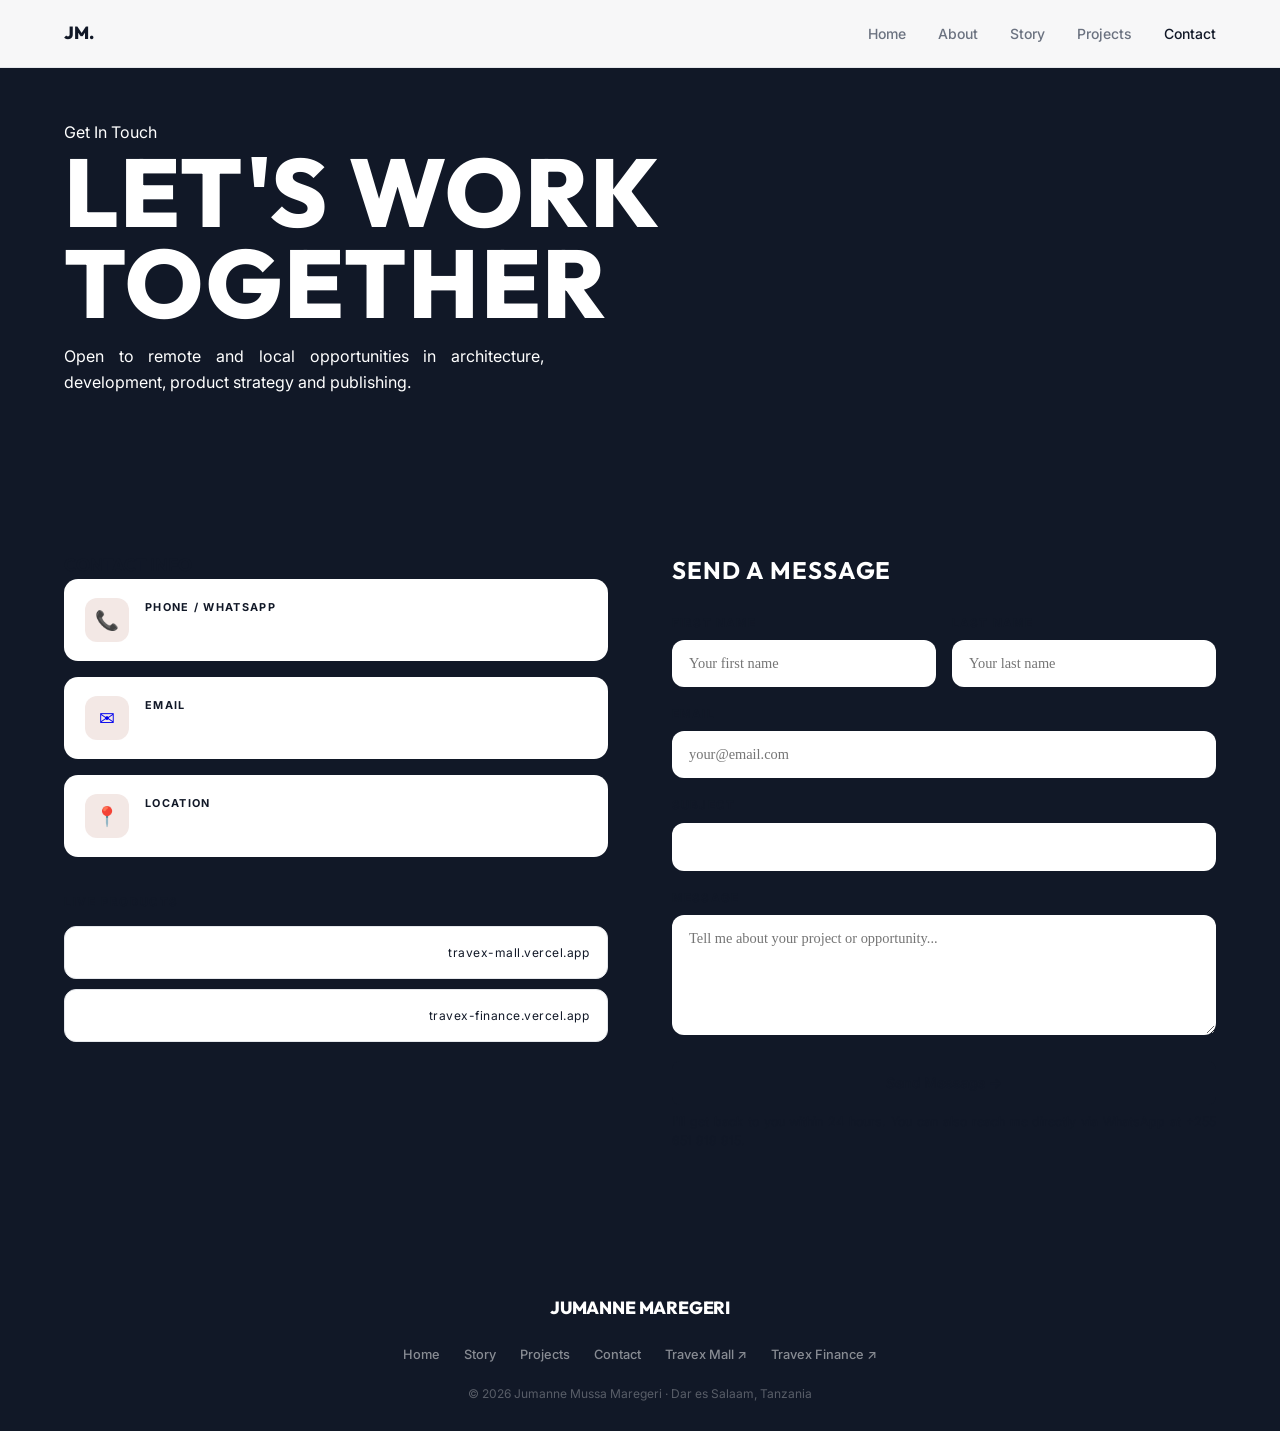
==== commit 25976fa2: "Restore original + fix dark text contact.html" ====
--- a/contact.html
+++ b/contact.html
@@ -47,7 +47,7 @@
 /* Info side */
 .contact-info h3 {
   font-size: 1.5rem; letter-spacing: 0.04em;
-  color: #111827; margin-bottom: 24px;
+  color: var(--white); margin-bottom: 24px;
 }
 .contact-items { display: flex; flex-direction: column; gap: 16px; margin-bottom: 36px; }
 .contact-item {
@@ -72,7 +72,7 @@
   color: var(--gold); margin-bottom: 3px;
 }
 .ci-value {
-  font-size: 0.9rem; color: #111827; font-weight: 500;
+  font-size: 0.9rem; color: var(--white); font-weight: 500;
 }
 
 .live-products { margin-top: 8px; }
@@ -93,7 +93,7 @@
 }
 .live-btn:hover { border-color: var(--gold); }
 .live-btn-name {
-  font-weight: 700; font-size: 0.9rem; color: #111827;
+  font-weight: 700; font-size: 0.9rem; color: var(--white);
 }
 .live-btn-url {
   font-size: 0.75rem; color: var(--gold);
@@ -104,7 +104,7 @@
 .contact-form-wrap { }
 .contact-form-wrap h3 {
   font-size: 1.5rem; letter-spacing: 0.04em;
-  color: #111827; margin-bottom: 24px;
+  color: var(--white); margin-bottom: 24px;
 }
 .form-group { margin-bottom: 18px; }
 .form-group label {
@@ -120,7 +120,7 @@
   border: 1px solid rgba(255,255,255,0.08);
   border-radius: 12px;
   font-family: Georgia, serif, sans-serif;
-  font-size: 0.9rem; color: #111827;
+  font-size: 0.9rem; color: var(--white);
   outline: none;
   transition: border-color 0.2s;
 }
@@ -139,6 +139,30 @@
   .contact-grid { grid-template-columns: 1fr; gap: 40px; }
   .form-row { grid-template-columns: 1fr; }
 }
+
+/* ── TEXT FIX: dark bg sections → white text ── */
+#hero, #hero p, #hero h1, #hero h2, #hero h3, #hero span,
+#hero .hero-subtitle, #hero .hero-desc, #hero .hero-badge,
+#hero .stat-l, #hero .label, #hero .skill-pill { color: #FFFFFF !important; }
+#hero h1 span, #hero .stat-n { color: #FFFFFF !important; }
+#hero .hero-stats { border-color: rgba(255,255,255,0.15) !important; }
+
+#story-hero *, #story-hero h1, #story-hero p { color: #FFFFFF !important; }
+#proj-hero *, #proj-hero h1, #proj-hero p { color: #FFFFFF !important; }
+#contact-hero *, #contact-hero h1, #contact-hero p { color: #FFFFFF !important; }
+
+#services *, #services h2, #services h3, #services h4,
+#services p, #services .label, #services .svc p { color: #FFFFFF !important; }
+
+footer *, footer p, footer h1, footer h2, footer h3,
+footer a, footer span { color: #FFFFFF !important; }
+.footer-links a { color: rgba(255,255,255,0.5) !important; }
+.footer-copy { color: rgba(255,255,255,0.3) !important; }
+
+/* TDG cards (Travex Mall, Finance) → BLACK text */
+.tdg-card h4, .tdg-card p, .tdg-card-label,
+.tdg-card-link, .tdg-card span { color: #111111 !important; }
+
 </style>
 </head>
 <body>
--- a/style.css
+++ b/style.css
@@ -248,3 +248,67 @@
   h2 { font-size: clamp(1.6rem, 7vw, 2.2rem); }
   .photo-circle { width: 200px; height: 200px; }
 }
+
+
+/* ── FIX: Text on dark (charcoal #111827) backgrounds ── */
+[style*="background: var(--dark)"] *,
+[style*="background:var(--dark)"] *,
+.dark-bg *, .hdr-bar *,
+section[style*="background: var(--dark)"] * { color: #FFFFFF; }
+
+/* Sections that use var(--dark) as background */
+#hero, #hero * { color: #FFFFFF; }
+#hero h1, #hero h2, #hero h3 { color: #FFFFFF; }
+#hero h1 span { color: #FFFFFF; }
+
+/* Nav dark bar */
+.dark-bar, .dark-bar * { color: #FFFFFF; }
+
+/* Story hero */
+#story-hero, #story-hero * { color: #FFFFFF; }
+#story-hero h1 { color: #FFFFFF; }
+
+/* Project hero */
+#proj-hero, #proj-hero * { color: #FFFFFF; }
+#proj-hero h1, #proj-hero h1 span { color: #FFFFFF; }
+
+/* Contact hero */
+#contact-hero, #contact-hero * { color: #FFFFFF; }
+#contact-hero h1 { color: #FFFFFF; }
+
+/* Services section dark */
+#services, #services * { color: #FFFFFF; }
+#services h2, #services h3, #services h4 { color: #FFFFFF; }
+
+/* Footer dark */
+footer, footer * { color: #FFFFFF; }
+footer h1, footer h2, footer h3 { color: #FFFFFF; }
+.footer-links a { color: rgba(255,255,255,0.6); }
+.footer-copy { color: rgba(255,255,255,0.3); }
+
+/* TDG cards dark bg */
+.tdg-card, .tdg-card * { color: #FFFFFF; }
+.tdg-card { background: #1a1a2e; border-color: rgba(255,255,255,0.1); }
+.tdg-card h4 { color: #FFFFFF; }
+.tdg-card p { color: rgba(255,255,255,0.8); }
+.tdg-card-label, .tdg-card-link { color: #FBBF24; }
+
+/* Header bars in dark sections */
+.section-hdr, .hdr-dark, .hdr-dark * { color: #FFFFFF; }
+
+/* Buttons on dark bg */
+#hero .btn-gold { background: #FFFFFF; color: #111827; }
+#hero .btn-gold:hover { background: #F3F4F6; }
+#hero .btn-outline { border-color: rgba(255,255,255,0.4); color: #FFFFFF; }
+
+/* Skill pills on dark */
+#hero .skill-pill { color: rgba(255,255,255,0.85); border-color: rgba(255,255,255,0.2); background: rgba(255,255,255,0.1); }
+
+/* Labels on dark bg */
+#hero .label, #story-hero .label, #proj-hero .label, #contact-hero .label,
+#services .label { color: rgba(255,255,255,0.6); }
+
+/* Stats on dark */
+#hero .stat-n { color: #FFFFFF; }
+#hero .stat-l { color: rgba(255,255,255,0.6); }
+#hero .hero-stats { border-color: rgba(255,255,255,0.15); }
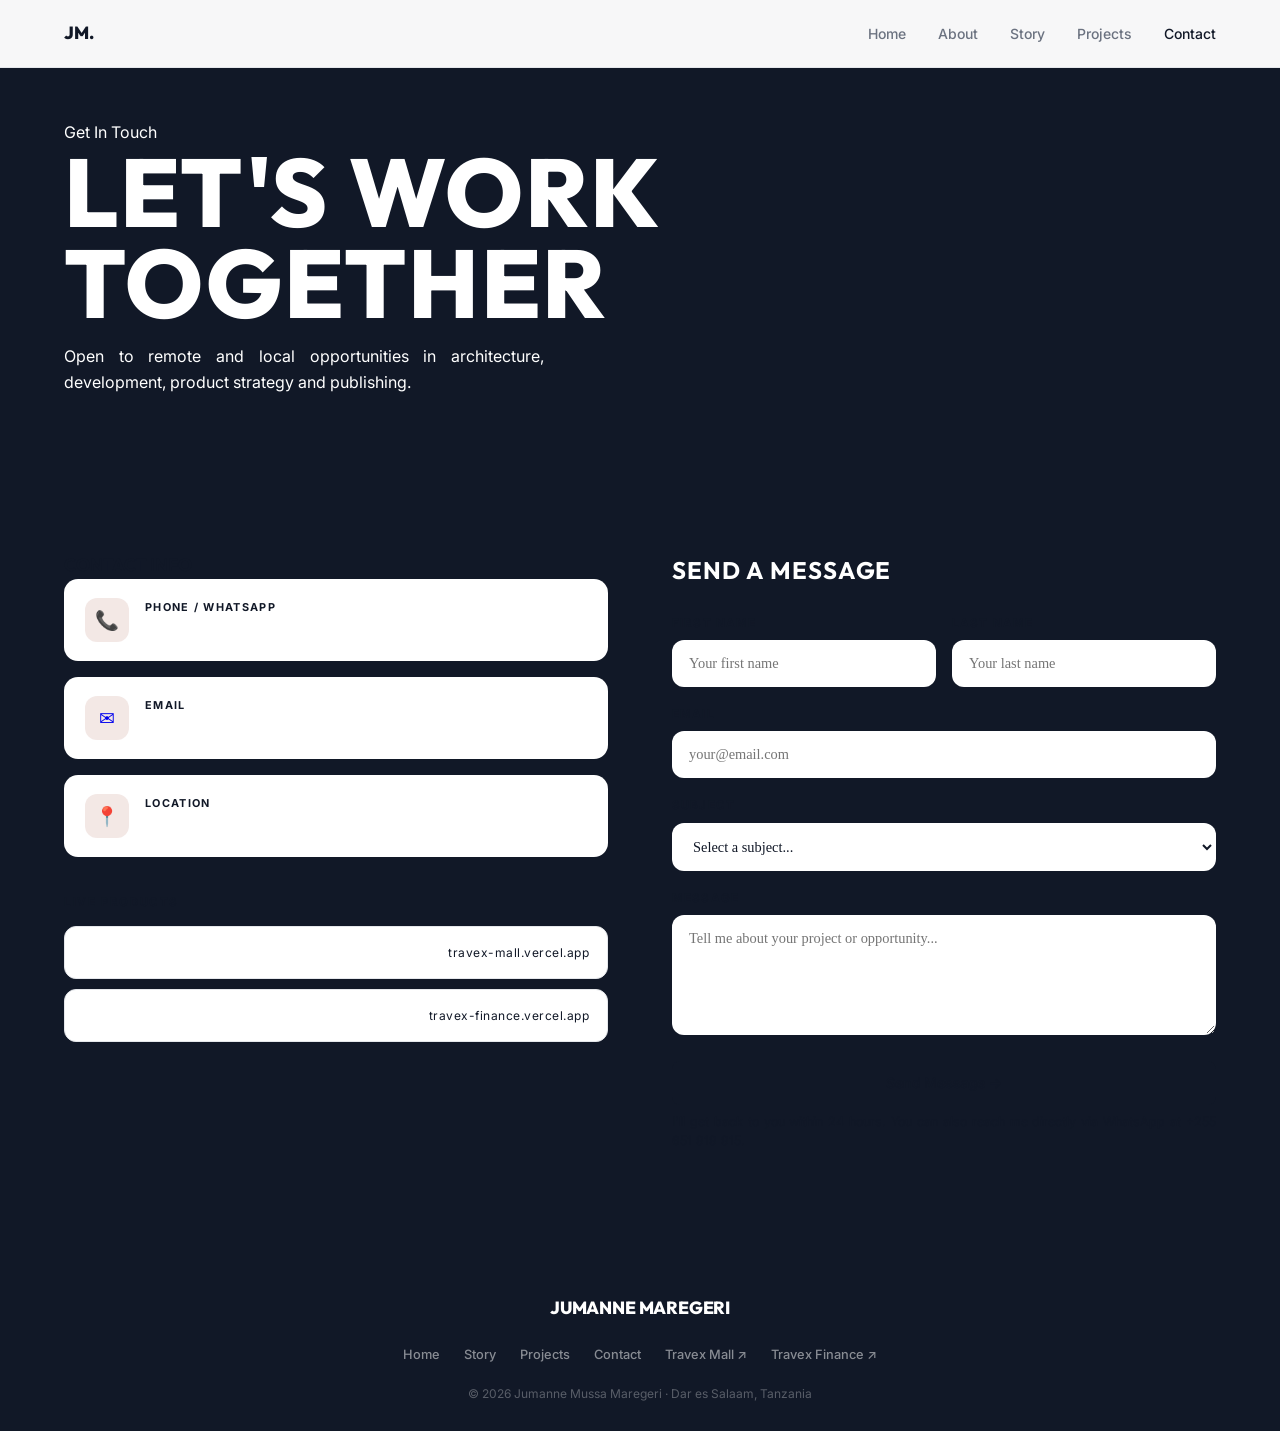
==== commit e331534b: "Fix contrast contact.html" ====
--- a/contact.html
+++ b/contact.html
@@ -163,6 +163,9 @@
 .tdg-card h4, .tdg-card p, .tdg-card-label,
 .tdg-card-link, .tdg-card span { color: #111111 !important; }
 
+
+.form-group input, .form-group textarea, .form-group select { color: #111827 !important; }
+.form-group label { color: #111827 !important; }
 </style>
 </head>
 <body>
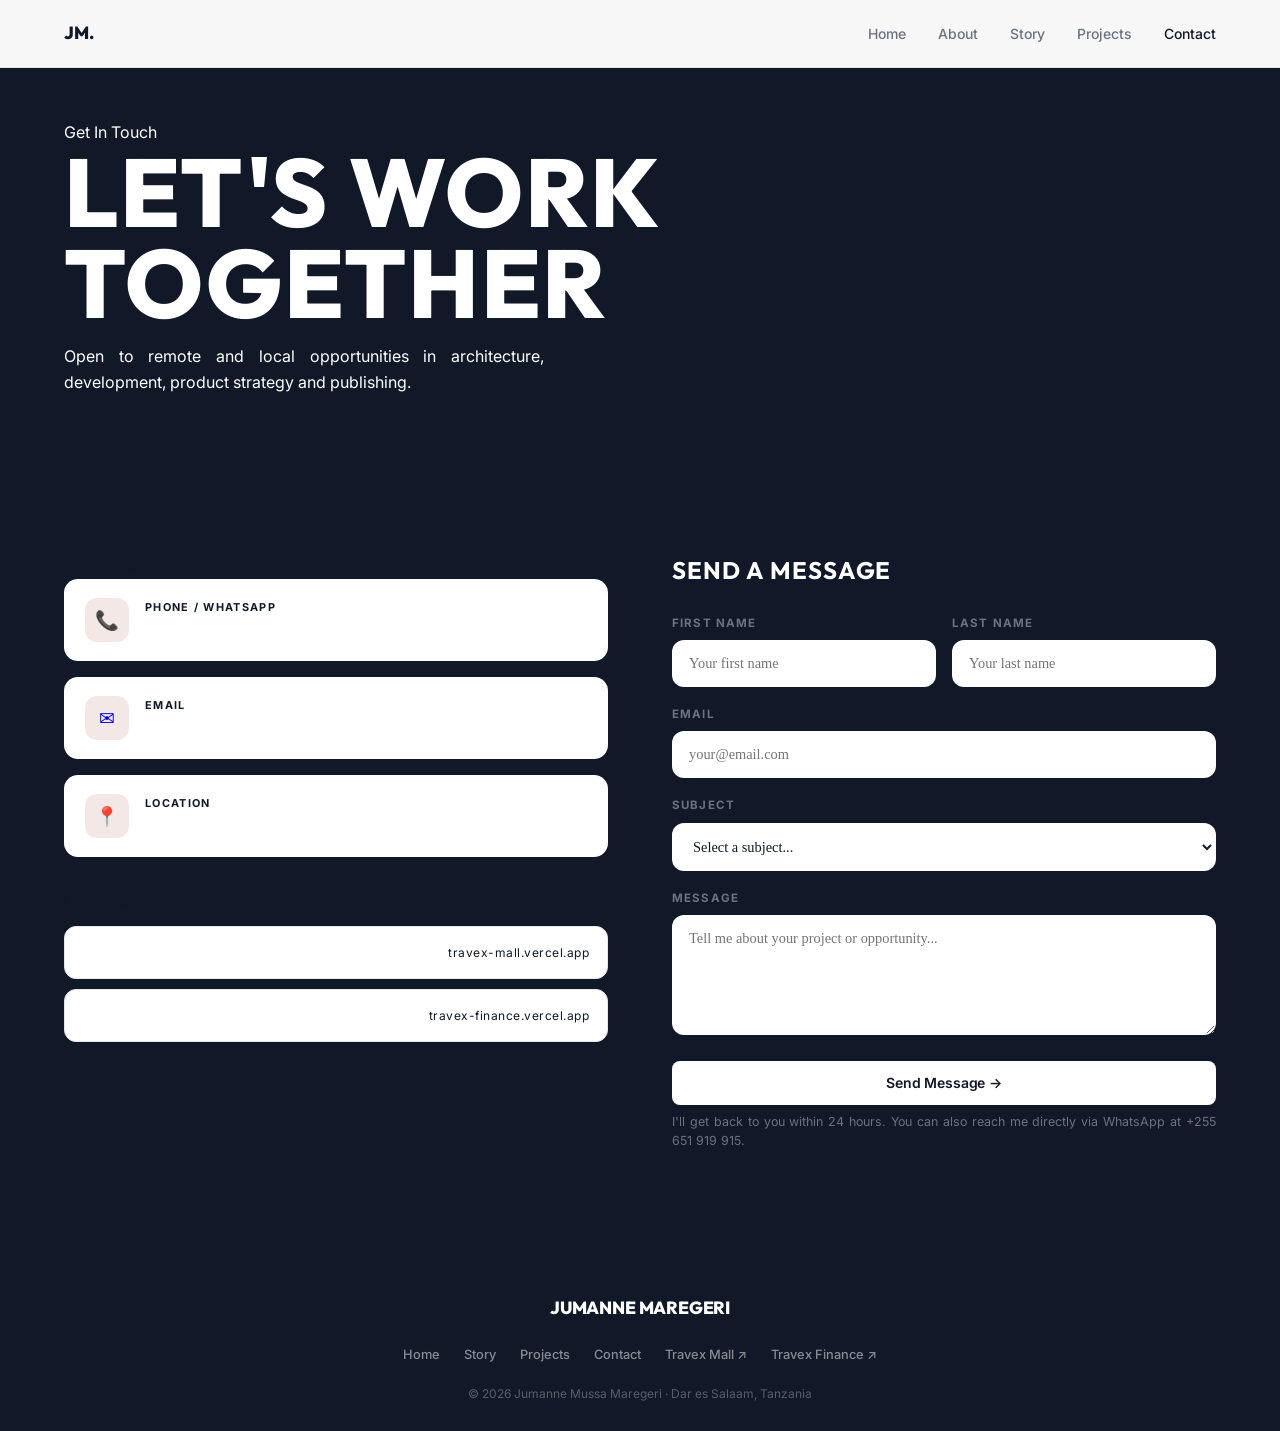
==== commit ca8c1858: "fix: contact page --gray undefined, hero span color, form colors, btn visibility" ====
--- a/contact.html
+++ b/contact.html
@@ -33,9 +33,9 @@
   font-size: clamp(3rem, 8vw, 6rem);
   line-height: 0.95; letter-spacing: 0.02em;
 }
-.contact-hero-content h1 span { color: var(--gold); }
+.contact-hero-content h1 span { color: #FBBF24; }
 .contact-hero-content p {
-  font-size: 1rem; color: var(--gray);
+  font-size: 1rem; color: rgba(255,255,255,0.75);
   margin-top: 16px; max-width: 480px; line-height: 1.6;
 }
 
@@ -110,7 +110,7 @@
 .form-group label {
   display: block; font-size: 0.72rem; font-weight: 700;
   letter-spacing: 0.1em; text-transform: uppercase;
-  color: var(--gray); margin-bottom: 8px;
+  color: var(--muted); margin-bottom: 8px;
 }
 .form-group input,
 .form-group textarea,
@@ -151,21 +151,21 @@
 #proj-hero *, #proj-hero h1, #proj-hero p { color: #FFFFFF !important; }
 #contact-hero *, #contact-hero h1, #contact-hero p { color: #FFFFFF !important; }
 
-#services *, #services h2, #services h3, #services h4,
-#services p, #services .label, #services .svc p { color: #FFFFFF !important; }
+/* no #services section on this page */
 
 footer *, footer p, footer h1, footer h2, footer h3,
 footer a, footer span { color: #FFFFFF !important; }
 .footer-links a { color: rgba(255,255,255,0.5) !important; }
 .footer-copy { color: rgba(255,255,255,0.3) !important; }
 
-/* TDG cards (Travex Mall, Finance) → BLACK text */
-.tdg-card h4, .tdg-card p, .tdg-card-label,
-.tdg-card-link, .tdg-card span { color: #111111 !important; }
-
-
-.form-group input, .form-group textarea, .form-group select { color: #111827 !important; }
-.form-group label { color: #111827 !important; }
+/* TDG card colours handled in style.css */
+
+
+.form-group input, .form-group textarea, .form-group select { color: #111827 !important; background: #FFFFFF !important; }
+.form-group label { color: var(--muted) !important; }
+/* submit button on dark bg — ensure visibility */
+#contact-main .btn-gold { background: #FFFFFF !important; color: #111827 !important; }
+#contact-main .btn-gold:hover { background: #F3F4F6 !important; }
 </style>
 </head>
 <body>
--- a/style.css
+++ b/style.css
@@ -25,6 +25,8 @@
   /* Keep for compatibility */
   --black:   #111827;
   --navy:    #1F2937;
+  --gray:    #6B7280;
+  --accent:  #C2410C;
 }
 
 *, *::before, *::after { box-sizing: border-box; margin: 0; padding: 0; }
@@ -97,7 +99,7 @@
 .btn-gold {
   display: inline-flex; align-items: center; gap: 8px;
   padding: 0.85rem 2rem;
-  background: var(--dark); color: #111827;
+  background: var(--dark); color: #FFFFFF;
   font-family: 'Inter', sans-serif;
   font-size: 0.875rem; font-weight: 600;
   letter-spacing: -0.01em;
@@ -189,7 +191,7 @@
 .footer-logo {
   font-family: 'Outfit', sans-serif;
   font-size: 1.1rem; font-weight: 800;
-  letter-spacing: -0.01em; color: #111827; margin-bottom: 6px;
+  letter-spacing: -0.01em; color: #FFFFFF; margin-bottom: 6px;
 }
 .footer-logo span { color: rgba(255,255,255,0.5); }
 .footer-links {
@@ -288,9 +290,9 @@
 
 /* TDG cards dark bg */
 .tdg-card, .tdg-card * { color: #FFFFFF; }
-.tdg-card { background: #1a1a2e; border-color: rgba(255,255,255,0.1); }
-.tdg-card h4 { color: #FFFFFF; }
-.tdg-card p { color: rgba(255,255,255,0.8); }
+.tdg-card { background: var(--card2); border-color: var(--border2); }
+.tdg-card h4 { color: var(--dark); }
+.tdg-card p { color: var(--text2); }
 .tdg-card-label, .tdg-card-link { color: #FBBF24; }
 
 /* Header bars in dark sections */
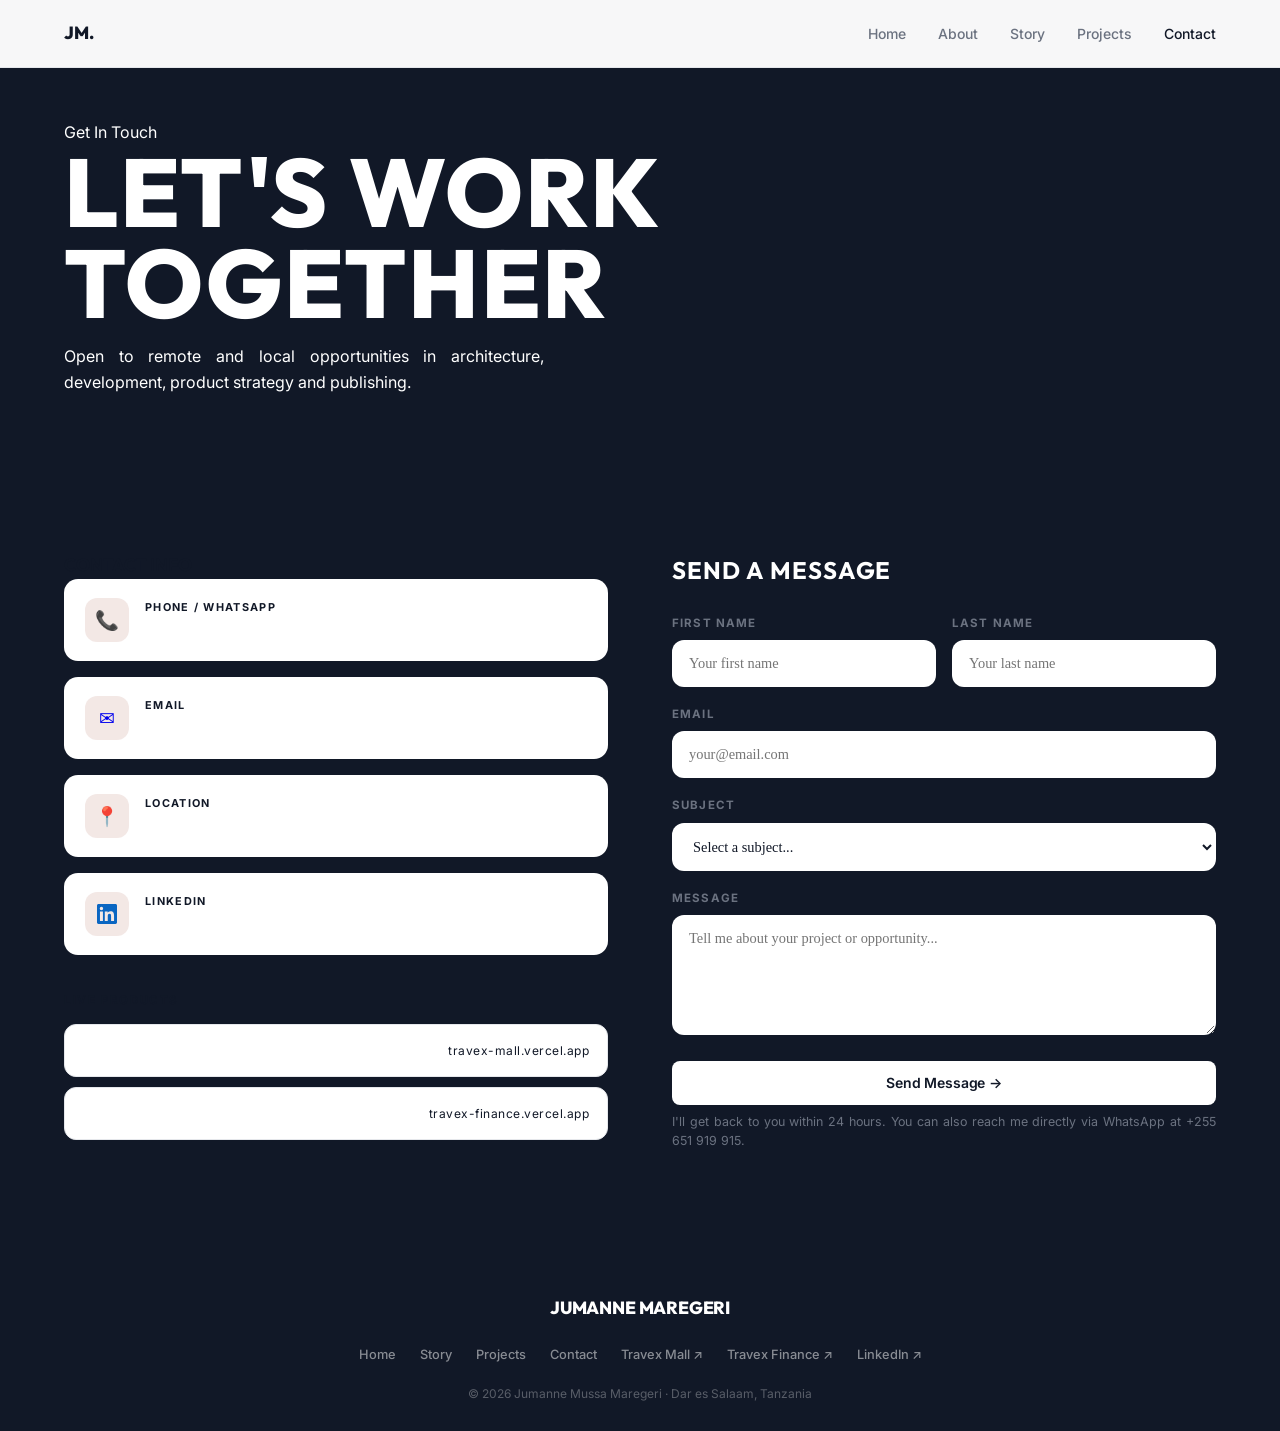
==== commit 2cbdad66: "feat: add LinkedIn to contact items and footer" ====
--- a/contact.html
+++ b/contact.html
@@ -229,6 +229,13 @@
             <div class="ci-value">Dar es Salaam, Tanzania</div>
           </div>
         </div>
+        <a href="https://www.linkedin.com/in/arch-jumanne-maregeri-b4262a372" target="_blank" rel="noopener" class="contact-item">
+          <div class="ci-icon"><svg width="20" height="20" viewBox="0 0 24 24" fill="#0A66C2"><path d="M20.447 20.452h-3.554v-5.569c0-1.328-.027-3.037-1.852-3.037-1.853 0-2.136 1.445-2.136 2.939v5.667H9.351V9h3.414v1.561h.046c.477-.9 1.637-1.85 3.37-1.85 3.601 0 4.267 2.37 4.267 5.455v6.286zM5.337 7.433a2.062 2.062 0 0 1-2.063-2.065 2.064 2.064 0 1 1 2.063 2.065zm1.782 13.019H3.555V9h3.564v11.452zM22.225 0H1.771C.792 0 0 .774 0 1.729v20.542C0 23.227.792 24 1.771 24h20.451C23.2 24 24 23.227 24 22.271V1.729C24 .774 23.2 0 22.222 0h.003z"/></svg></div>
+          <div>
+            <div class="ci-label">LinkedIn</div>
+            <div class="ci-value">arch-jumanne-maregeri</div>
+          </div>
+        </a>
       </div>
 
       <div class="live-products">
@@ -299,6 +306,7 @@
     <li><a href="contact.html">Contact</a></li>
     <li><a href="https://travex-mall.vercel.app" target="_blank">Travex Mall ↗</a></li>
     <li><a href="https://travex-finance.vercel.app" target="_blank">Travex Finance ↗</a></li>
+    <li><a href="https://www.linkedin.com/in/arch-jumanne-maregeri-b4262a372" target="_blank" rel="noopener">LinkedIn ↗</a></li>
   </ul>
   <div class="footer-copy">© 2026 Jumanne Mussa Maregeri · Dar es Salaam, Tanzania</div>
 </footer>
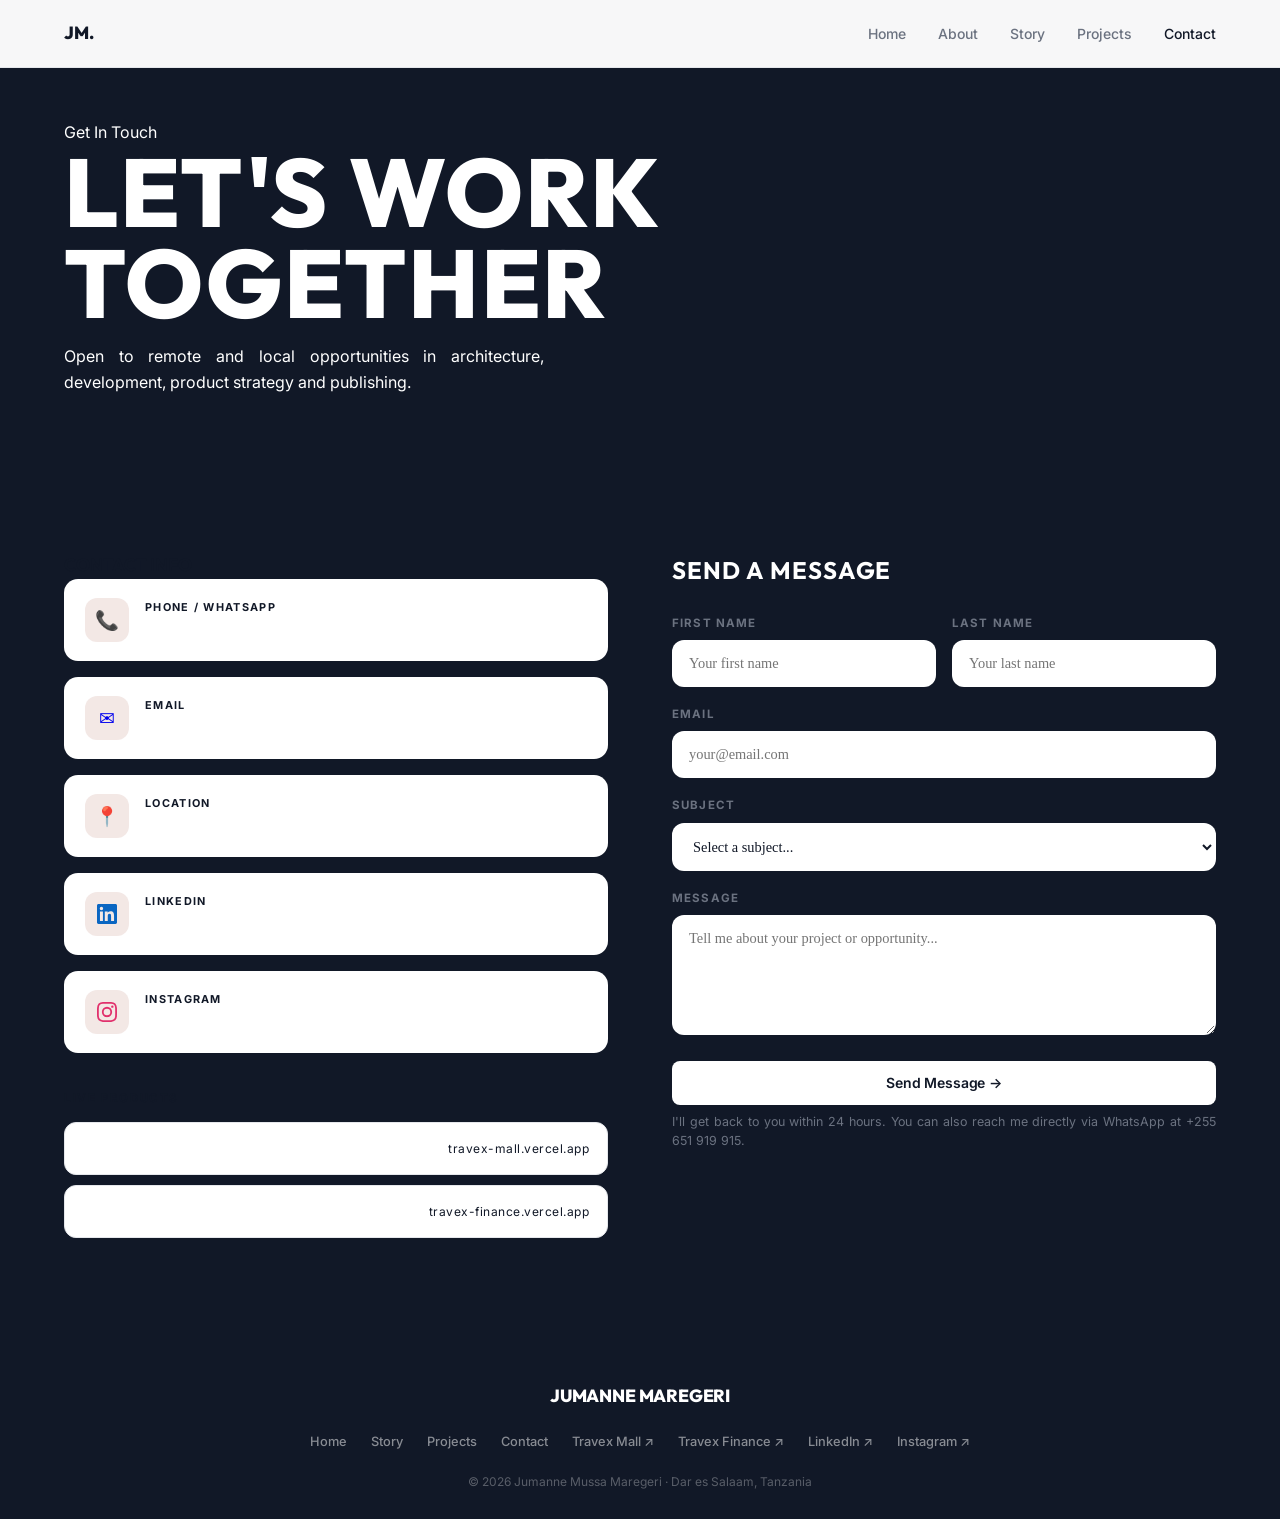
==== commit 9e6d627d: "feat: add Instagram @maregeri_jr to contact and footer" ====
--- a/contact.html
+++ b/contact.html
@@ -236,6 +236,13 @@
             <div class="ci-value">arch-jumanne-maregeri</div>
           </div>
         </a>
+        <a href="https://www.instagram.com/maregeri_jr" target="_blank" rel="noopener" class="contact-item">
+          <div class="ci-icon"><svg width="20" height="20" viewBox="0 0 24 24" fill="#E1306C"><path d="M12 2.163c3.204 0 3.584.012 4.85.07 3.252.148 4.771 1.691 4.919 4.919.058 1.265.069 1.645.069 4.849 0 3.205-.012 3.584-.069 4.849-.149 3.225-1.664 4.771-4.919 4.919-1.266.058-1.644.07-4.85.07-3.204 0-3.584-.012-4.849-.07-3.26-.149-4.771-1.699-4.919-4.92-.058-1.265-.07-1.644-.07-4.849 0-3.204.013-3.583.07-4.849.149-3.227 1.664-4.771 4.919-4.919 1.266-.057 1.645-.069 4.849-.069zM12 0C8.741 0 8.333.014 7.053.072 2.695.272.273 2.69.073 7.052.014 8.333 0 8.741 0 12c0 3.259.014 3.668.072 4.948.2 4.358 2.618 6.78 6.98 6.98C8.333 23.986 8.741 24 12 24c3.259 0 3.668-.014 4.948-.072 4.354-.2 6.782-2.618 6.979-6.98.059-1.28.073-1.689.073-4.948 0-3.259-.014-3.667-.072-4.947-.196-4.354-2.617-6.78-6.979-6.98C15.668.014 15.259 0 12 0zm0 5.838a6.162 6.162 0 1 0 0 12.324 6.162 6.162 0 0 0 0-12.324zM12 16a4 4 0 1 1 0-8 4 4 0 0 1 0 8zm6.406-11.845a1.44 1.44 0 1 0 0 2.881 1.44 1.44 0 0 0 0-2.881z"/></svg></div>
+          <div>
+            <div class="ci-label">Instagram</div>
+            <div class="ci-value">@maregeri_jr</div>
+          </div>
+        </a>
       </div>
 
       <div class="live-products">
@@ -307,6 +314,7 @@
     <li><a href="https://travex-mall.vercel.app" target="_blank">Travex Mall ↗</a></li>
     <li><a href="https://travex-finance.vercel.app" target="_blank">Travex Finance ↗</a></li>
     <li><a href="https://www.linkedin.com/in/arch-jumanne-maregeri-b4262a372" target="_blank" rel="noopener">LinkedIn ↗</a></li>
+    <li><a href="https://www.instagram.com/maregeri_jr" target="_blank" rel="noopener">Instagram ↗</a></li>
   </ul>
   <div class="footer-copy">© 2026 Jumanne Mussa Maregeri · Dar es Salaam, Tanzania</div>
 </footer>
